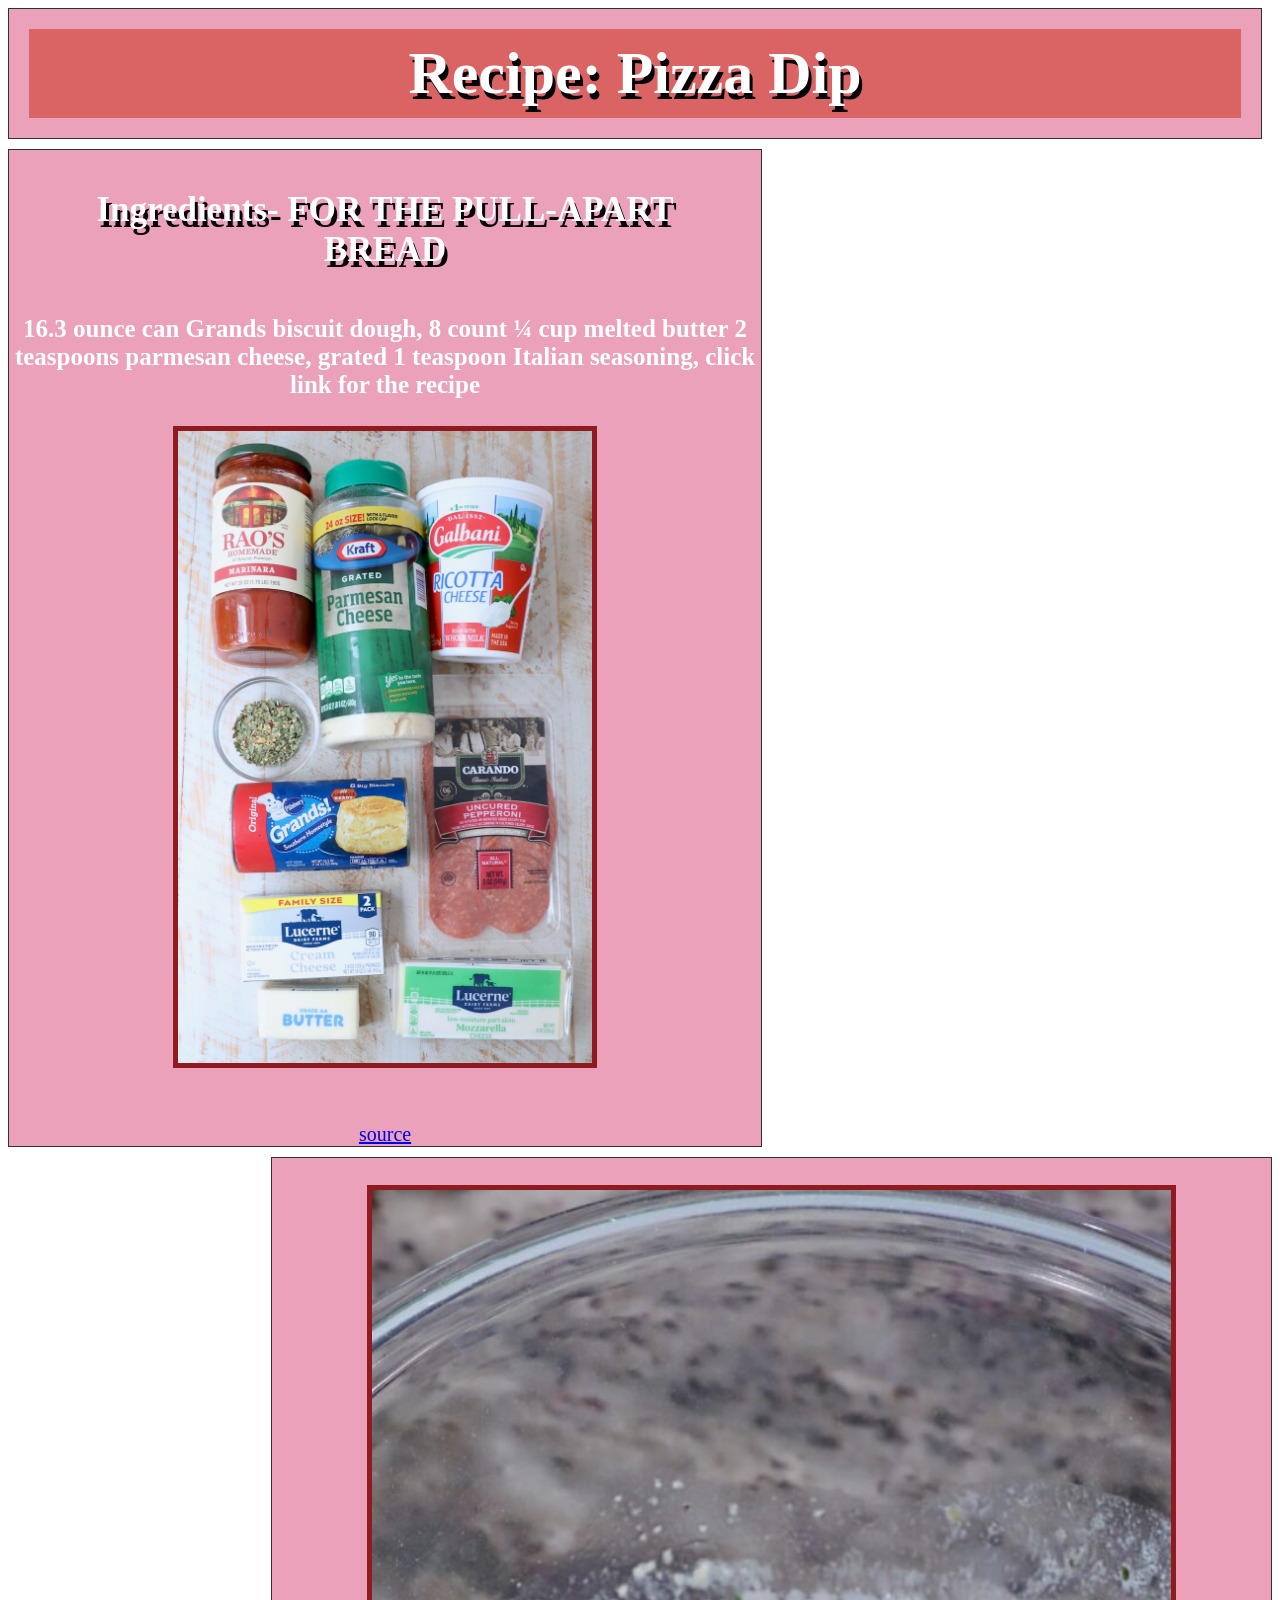
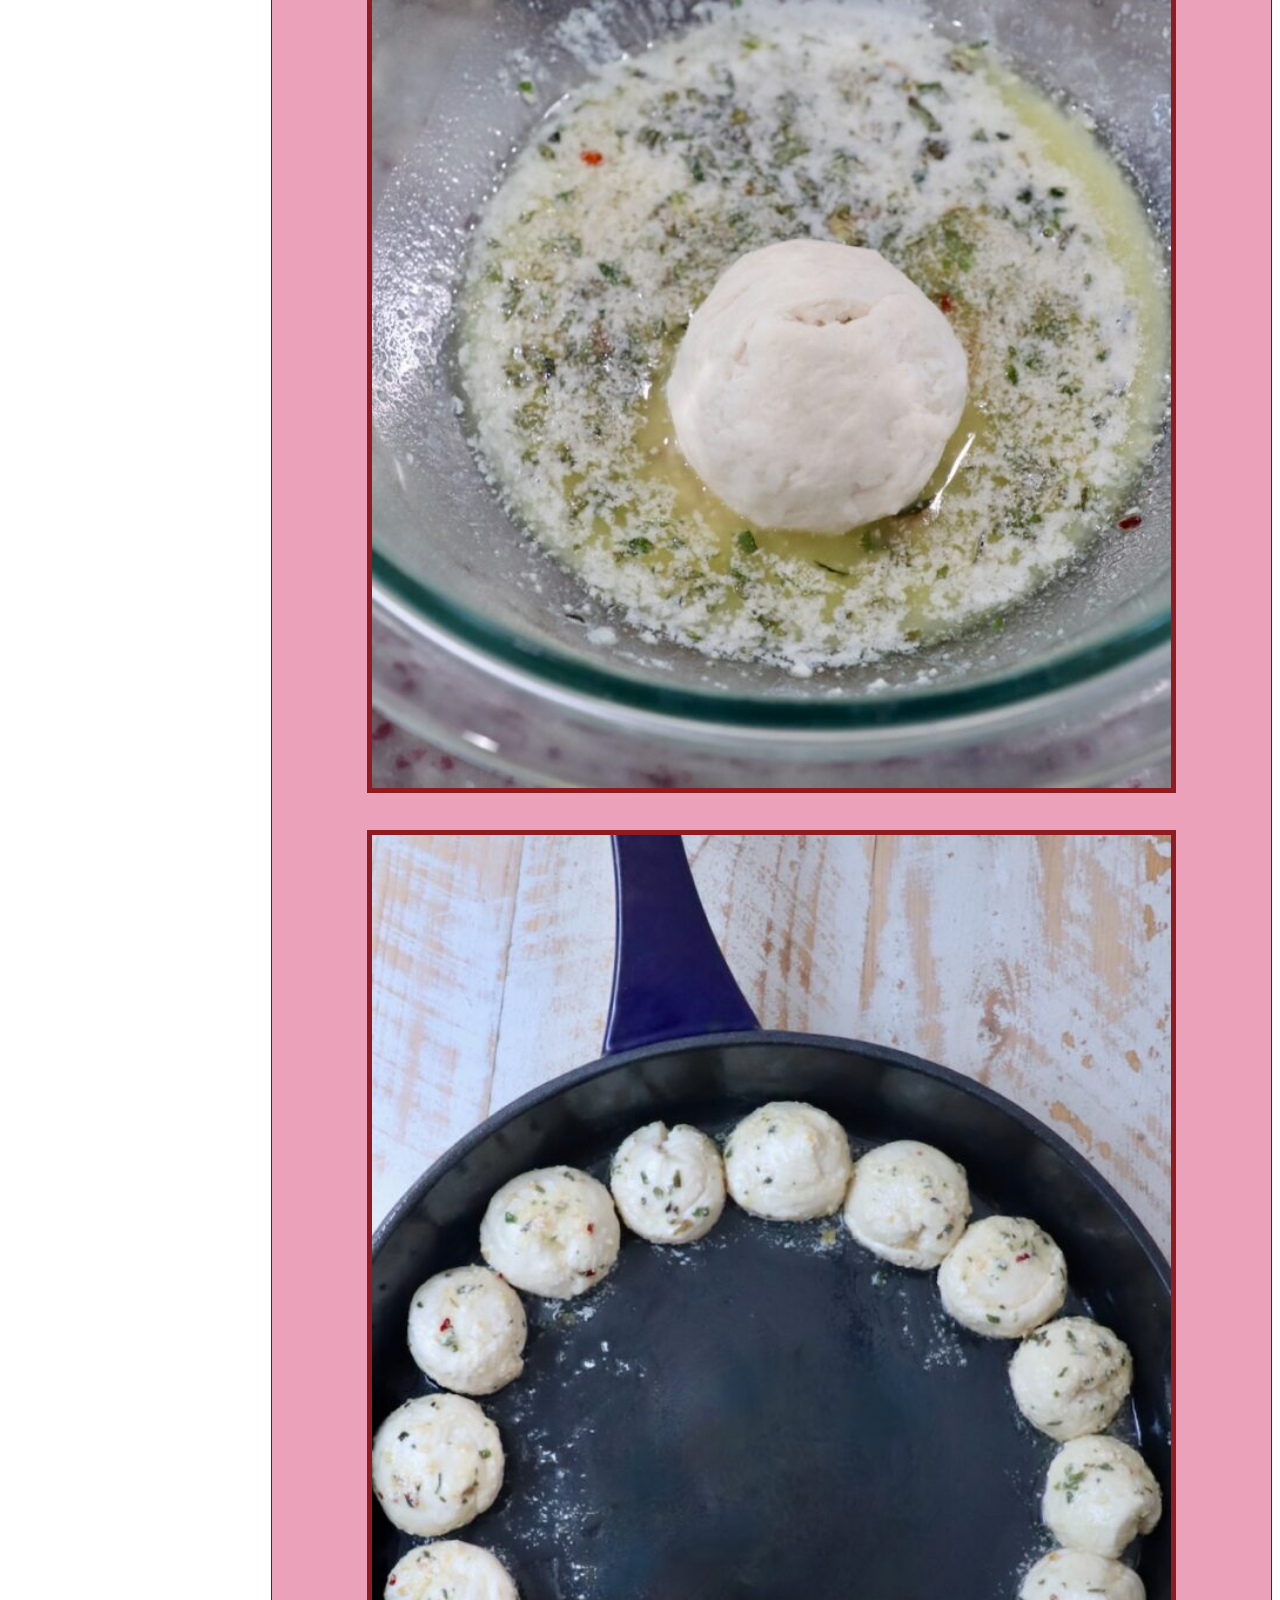
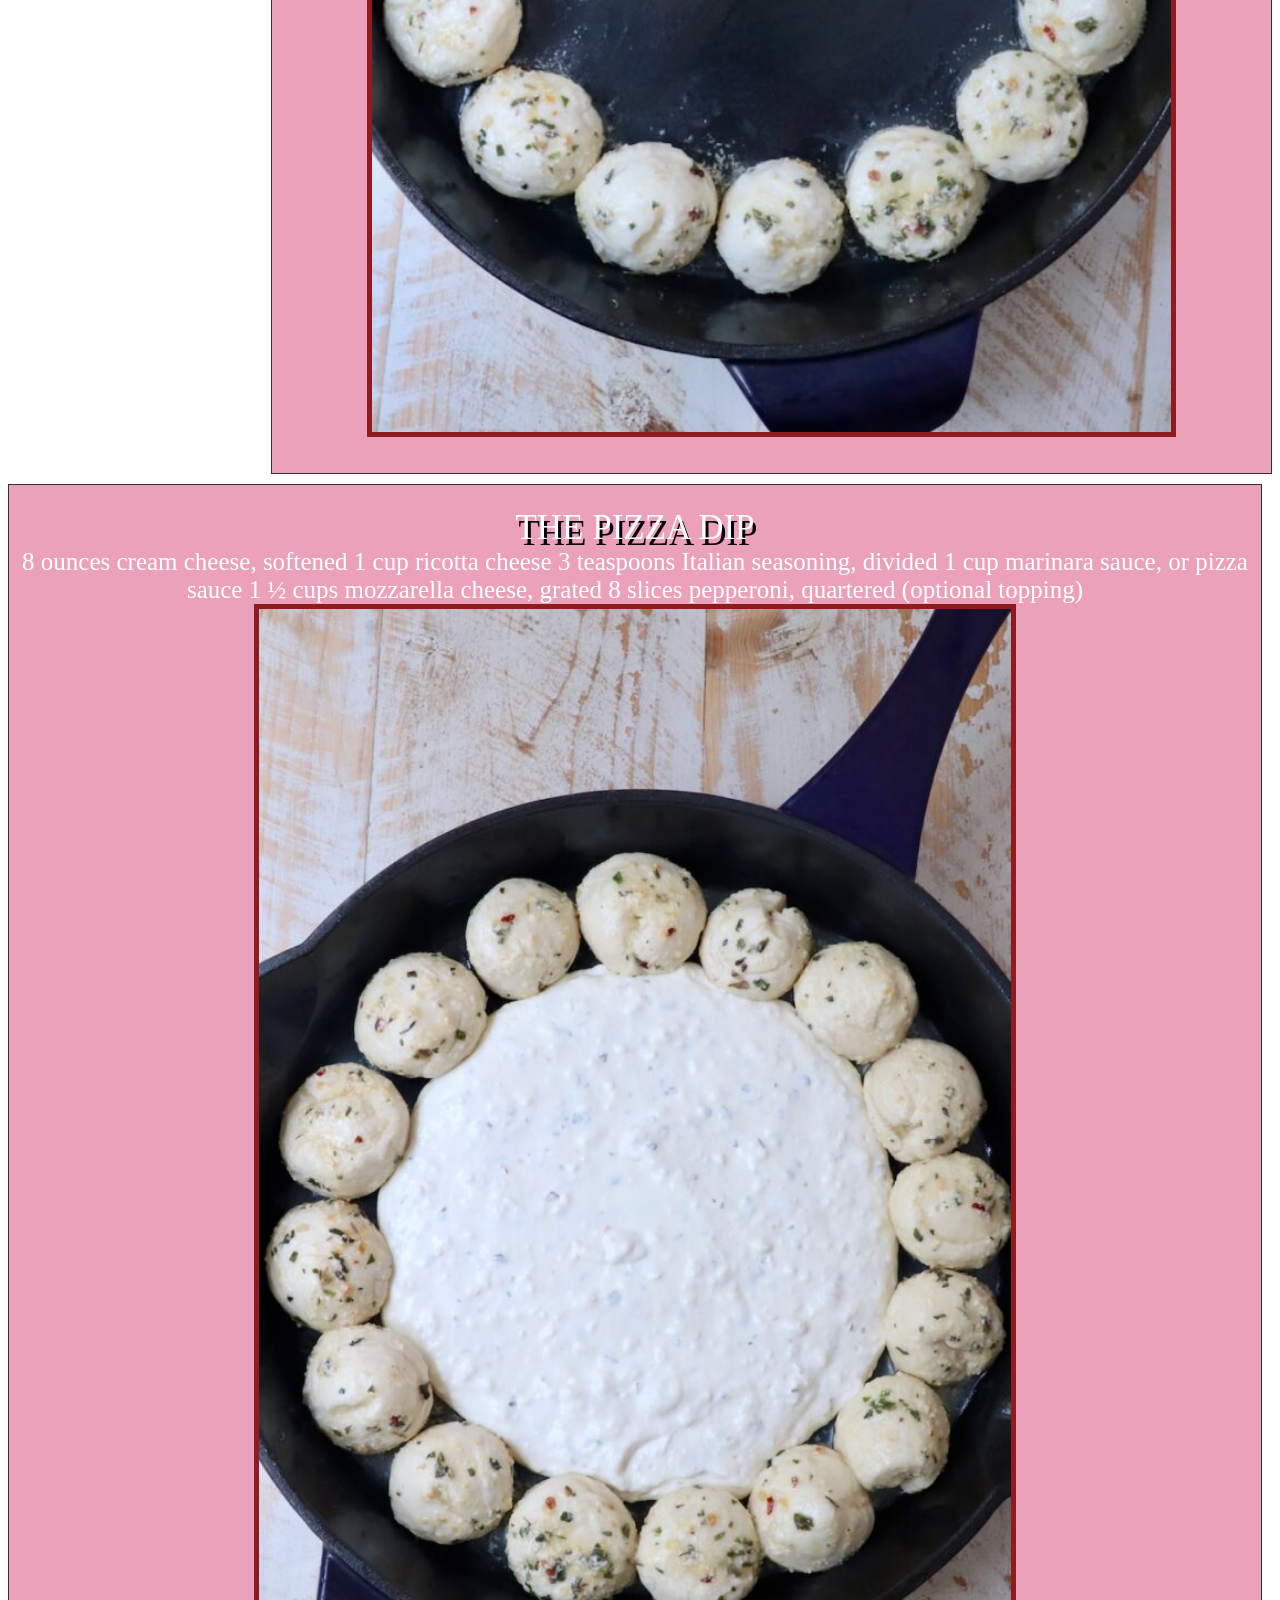
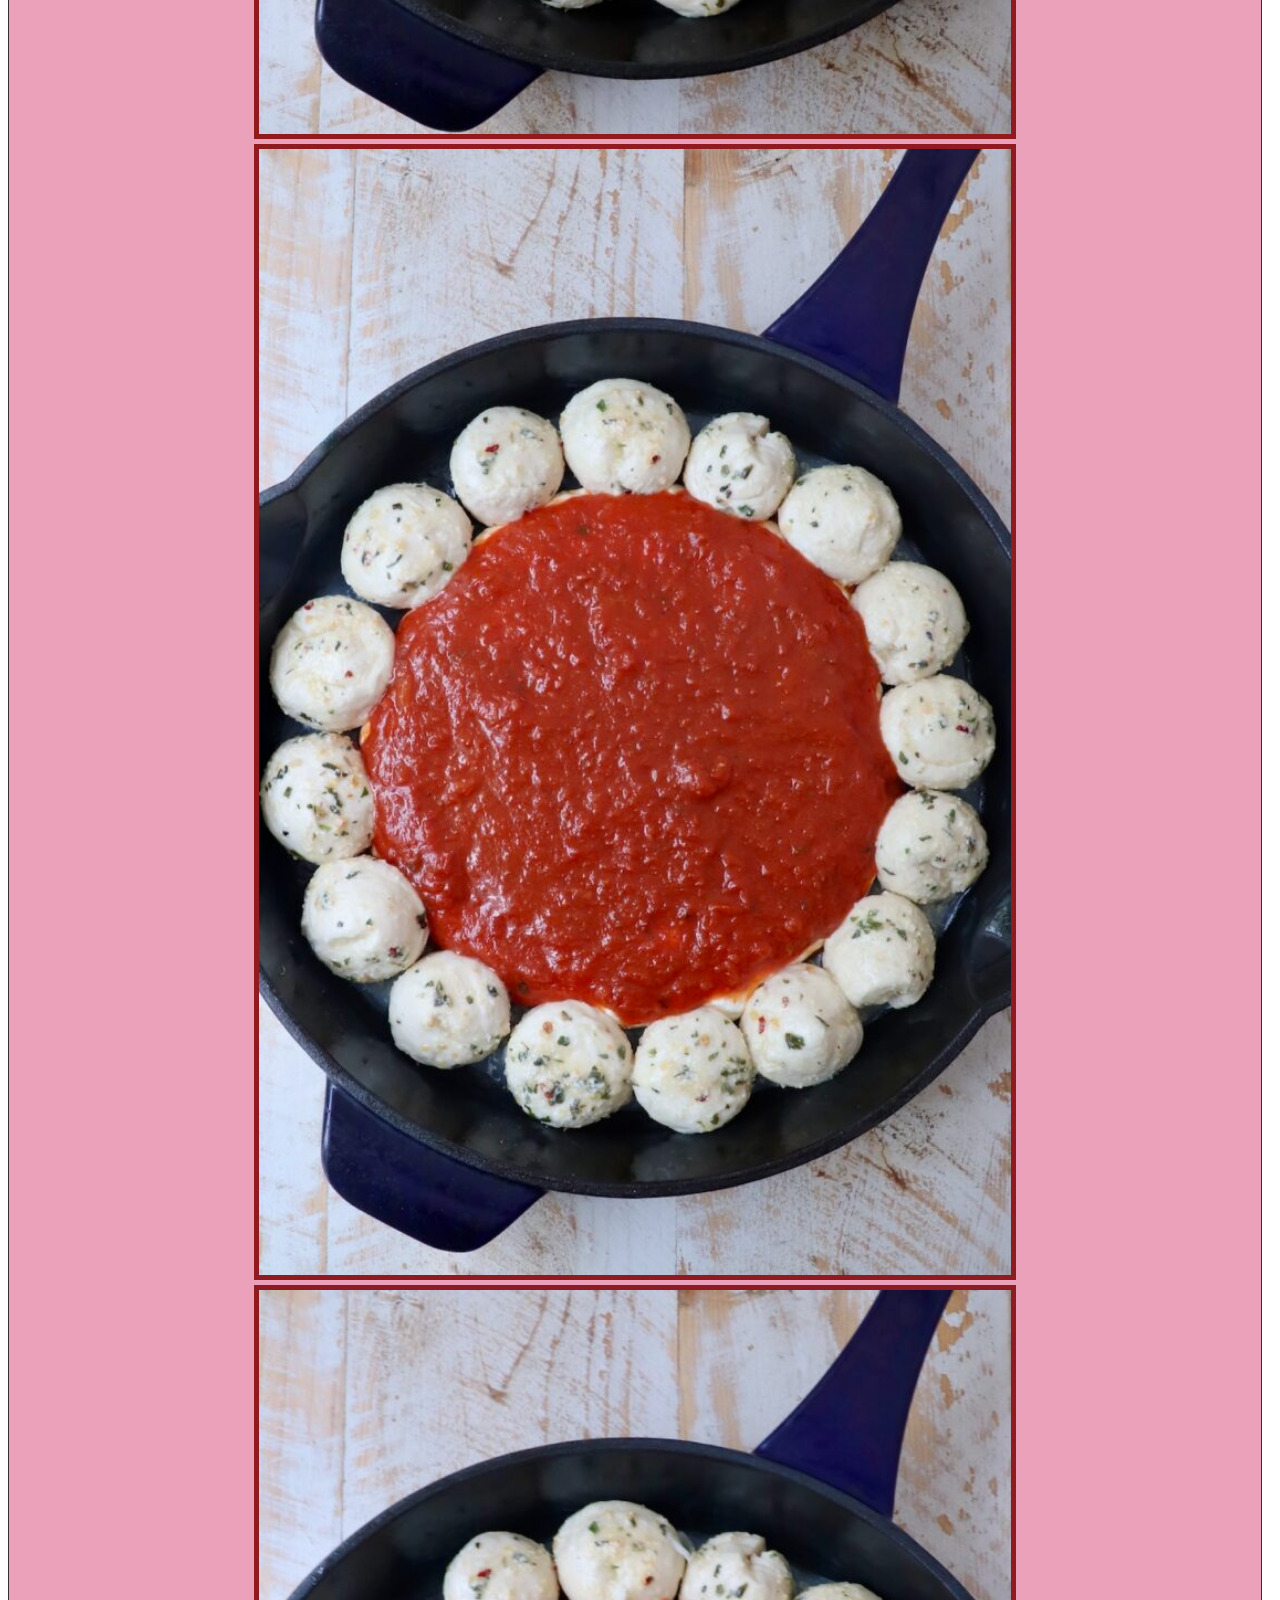
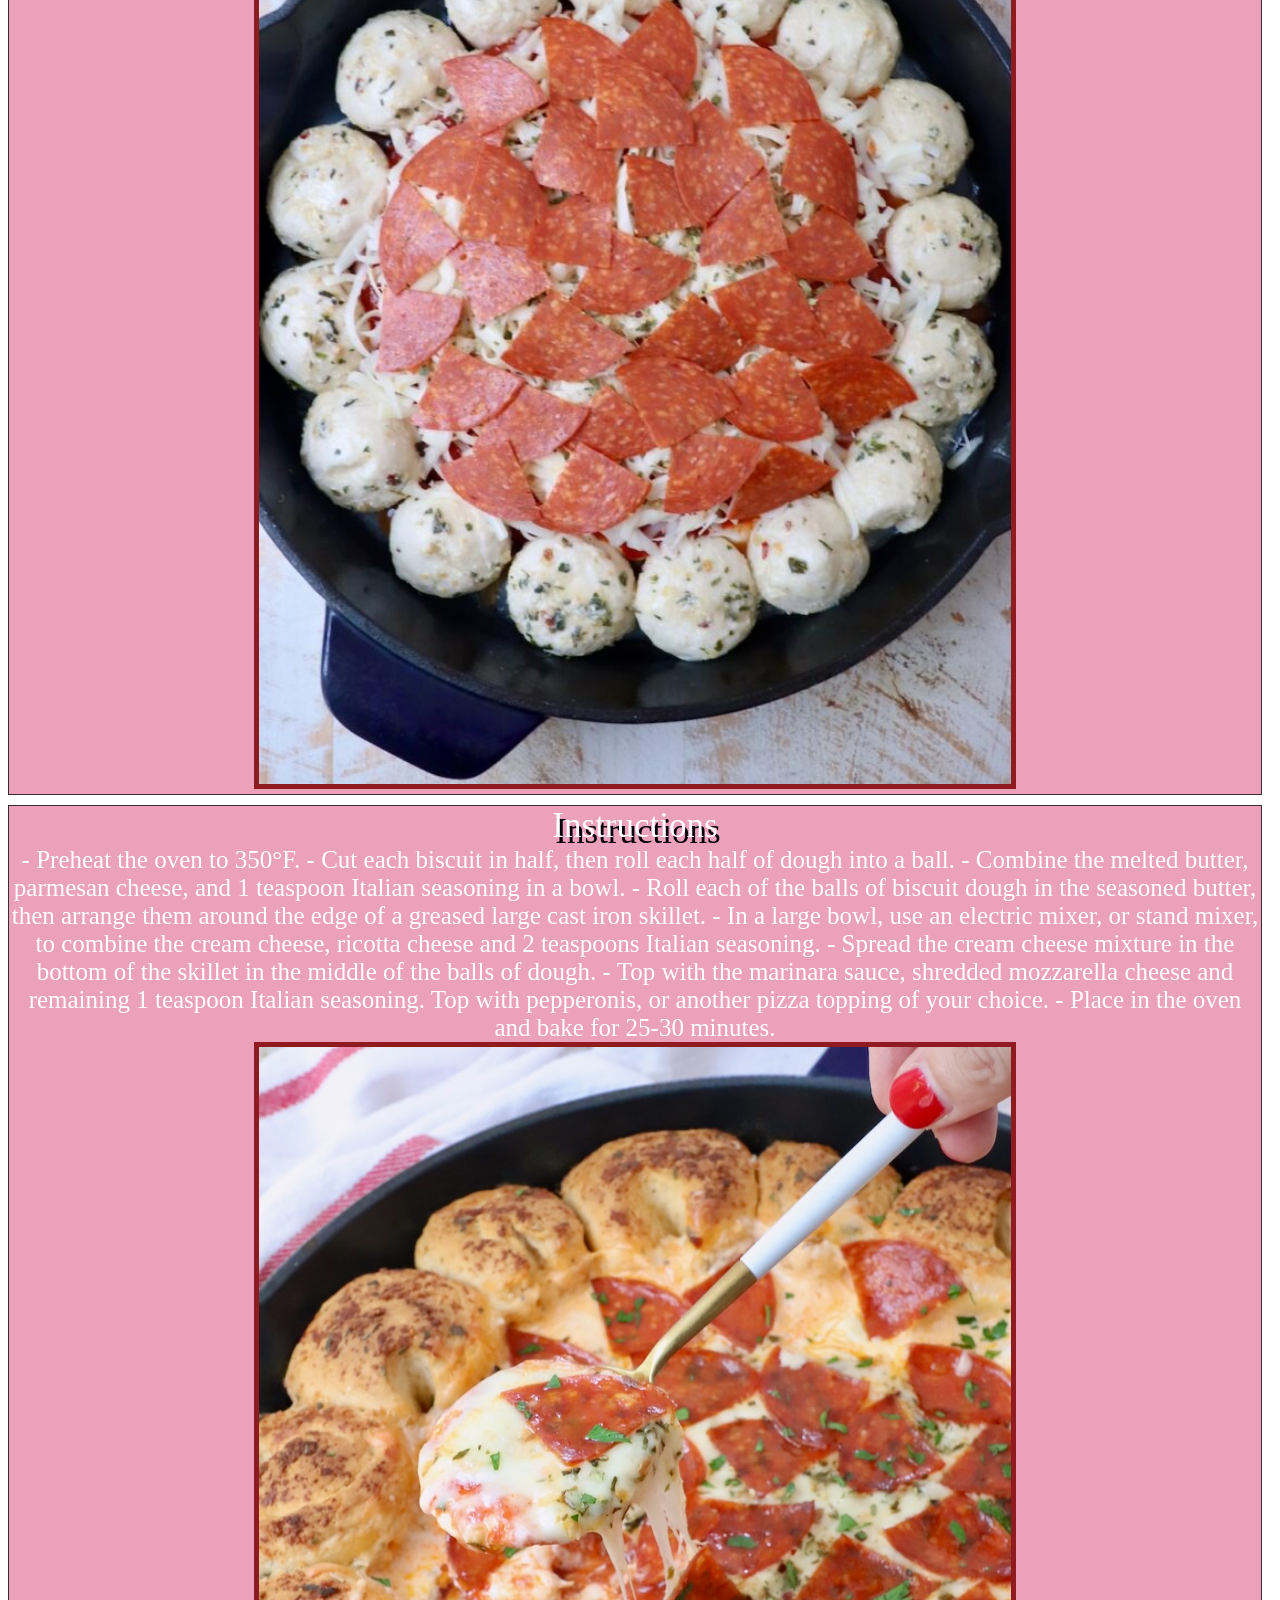
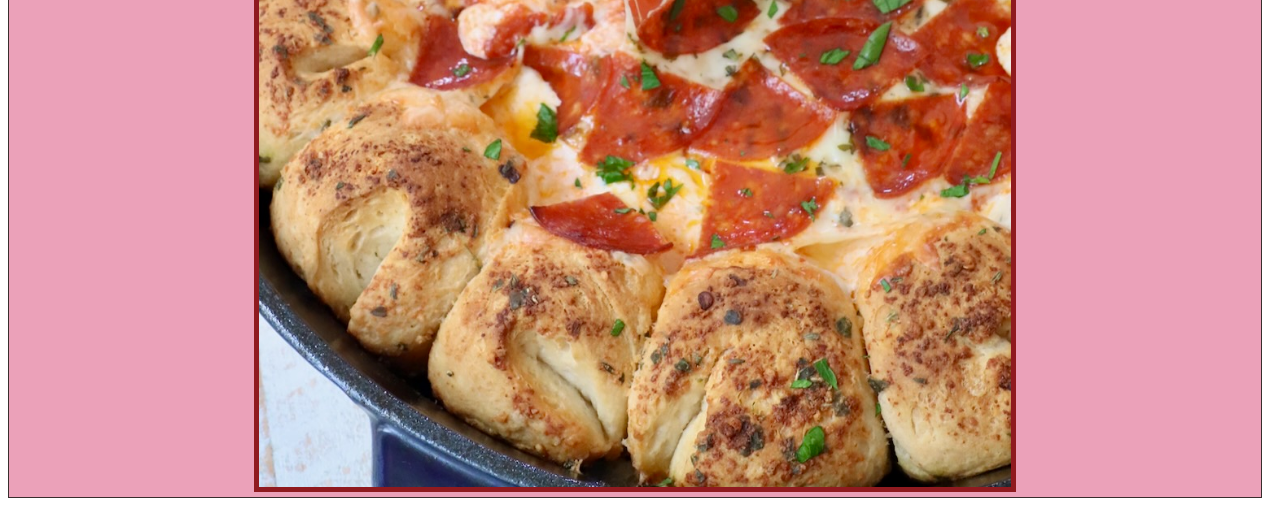
==== index.html @ 1c6326e1 "Rename recipe.html to index.html" ====
<!DOCTYPE html>
<html>
<head>
	<meta charset='utf-8'>
	<meta http-equiv='X-UA-Compatible' content='IE=edge'>
	<title>Gluten Free General Tso’s Chicken</title>
	<meta name='viewport' content='width=device-width, initial-scale=1'>
	<link rel='stylesheet' type='text/css' media='screen' href='main.css'>
</head>
<body>
	<div class="grid-container">
        <div id="header"><h1>Recipe: Pizza Dip</h1></div>
        <div id="main1">
		<h2>Ingredients- FOR THE PULL-APART BREAD</h2>
		<h3>16.3 ounce can Grands biscuit dough, 8 count
            ¼ cup melted butter
            2 teaspoons parmesan cheese, grated
            1 teaspoon Italian seasoning, click link for the recipe</h3>
			<h4><img id="ingedient" src="pizza-dip-1.jpeg"></h4>
			<br>
	    <a href="https://whitneybond.com/pizza-dip/">
         source
        </a>
        </div>

        <div id="main2">
		<h5><img id="BREAD" src="pizza-dip-2.jpeg"></h5>
		<h6><img id="BREAD2" src="pizza-dip-3.jpeg"></h6>
		</div>

        <div id="right">
		<br><h7>THE PIZZA DIP</h7></br>
        <h8>8 ounces cream cheese, softened
        1 cup ricotta cheese
        3 teaspoons Italian seasoning, divided
        1 cup marinara sauce, or pizza sauce
        1 ½ cups mozzarella cheese, grated
        8 slices pepperoni, quartered (optional topping)</h8>
		<h9><img id="dip" src="pizza-dip-4.jpeg"></h9>
		<h10><img id="dip1" src="pizza-dip-5.jpeg"></h10>
		<h11><img id="dip2" src="pizza-dip-7.jpeg"></h11>
        </div>
		
        <div id="footer">
		<h12>Instructions</h12>

        <br><h13>- Preheat the oven to 350°F.
        - Cut each biscuit in half, then roll each half of dough into a ball.
        - Combine the melted butter, parmesan cheese, and 1 teaspoon Italian seasoning in a bowl.
        - Roll each of the balls of biscuit dough in the seasoned butter, then arrange them around the edge of a greased large cast iron skillet.
        - In a large bowl, use an electric mixer, or stand mixer, to combine the cream cheese, ricotta cheese and 2 teaspoons Italian seasoning.
        - Spread the cream cheese mixture in the bottom of the skillet in the middle of the balls of dough.
        - Top with the marinara sauce, shredded mozzarella cheese and remaining 1 teaspoon Italian seasoning. Top with pepperonis, or another pizza topping of your choice.
        - Place in the oven and bake for 25-30 minutes.</h13></br>
		<h14><img id="pizza" src="pizza-dip-9.jpeg"></h14>
	</div>
	
	
</body>
</html>
---- main.css ----
h1{
    font-size: 60px;
    font-family: serif;
    background-color: rgb(218, 100, 100);
    color: rgb(255, 255, 255);
    text-shadow: 3px 6px rgb(5, 2, 9);
    margin: 20px;
    padding-left: 30px;
    padding-right: 30px;
    padding-top: 10px;
    padding-bottom: 10px; 
}
h2{
    font-size: 35px;
    font-family: serif;
    color: rgb(255, 255, 255);
    text-shadow: 3px 6px rgb(5, 2, 9);
    padding: 20px ; 
	margin: 20px;             
}
h3{
    font-size: 25px;
    font-family: serif;
    color: rgb(255, 255, 255);
}
#ingedient{
    width: 55%;
    border:5px solid #8f1a1f;
}
#BREAD{
    width: 80%;
    border:5px solid #8f1a1f;
}
#BREAD2{
    width: 80%;
    border:5px solid #8f1a1f;
}
#dip{
    width: 60%;
    border:5px solid #8f1a1f;
}
#dip1{
    width: 60%;
    border:5px solid #8f1a1f;
}
#dip2{
    width: 60%;
    border:5px solid #8f1a1f;
}
#pizza{
    width: 60%;
    border:5px solid #8f1a1f;
}
h7{
    font-size: 35px;
    font-family: serif;
    color: rgb(255, 255, 255);
    text-shadow: 3px 6px rgb(5, 2, 9);
    padding: 20px ; 
	margin: 20px;   
}
h8{
    font-size: 25px;
    font-family: serif;
    color: rgb(255, 255, 255);
}
h12{
    font-size: 35px;
    font-family: serif;
    color: rgb(255, 255, 255);
    text-shadow: 3px 6px rgb(5, 2, 9);
    padding: 20px ; 
	margin: 20px;   
}
h13{
    font-size: 25px;
    font-family: serif;
    color: rgb(255, 255, 255);
}























.grid-container {
	display: grid;
	grid-template-columns:20% auto auto ;
	grid-gap: 10px;
}

.grid-container > div{
    border: 1px solid rgb(57, 45, 45);
    font-size: 20px;
    text-align: center;
    background-color:rgb(235, 161, 185);
}

 #header{
    grid-column: 1 / span 3;
}

#main1{
    grid-column: 1 / span 2;
}

#main2{
    grid-column: 2/ span 3;
}
#right{
    grid-column: 1 / span 3;
}

#footer{
    grid-column: 1 / span 3;
} 


@media only screen and (max-width: 768px) {
	.grid-container {
	display: grid;
	grid-template-columns:auto auto ;
	grid-gap: 10px;
	}

 #header{
    grid-column: 1 / span 2;
}

#main1{
    grid-column: 1 / span 1;
}

#main2{
    grid-column: 2 / span 1;
}
#right{
    grid-column: 1 / span 2;
}

#footer{
    grid-column: 1 / span 2;
} 
}

@media only screen and (max-width: 500px) {
	.grid-container {
	display: grid;
	grid-template-columns:auto ;
	grid-gap: 10px;
	}

 #header{
    grid-column: 1 / span 1;
}

#main1{
    grid-column: 1 / span 1;
}

#main2{
    grid-column: 1 / span 1;
}
#right{
    grid-column: 1 / span 1;
}

#footer{
    grid-column: 1 / span 1;
} 
}
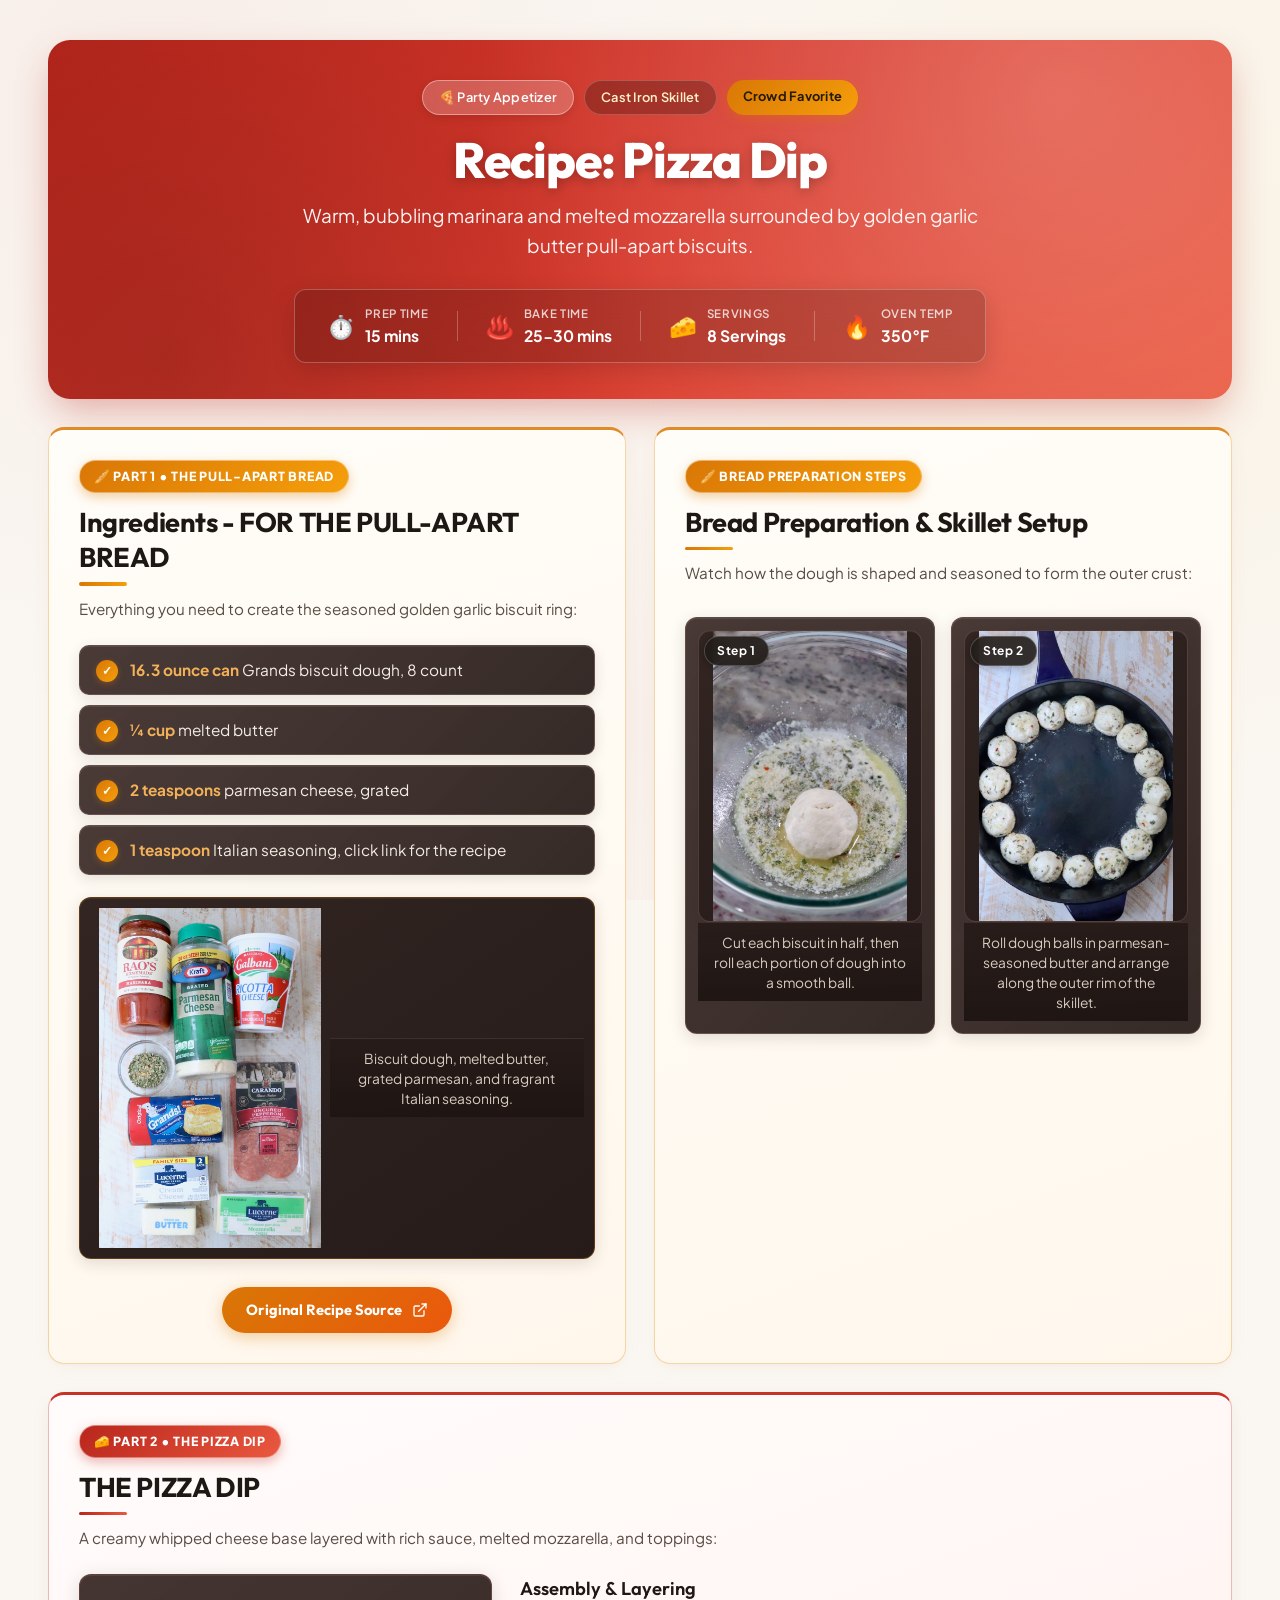
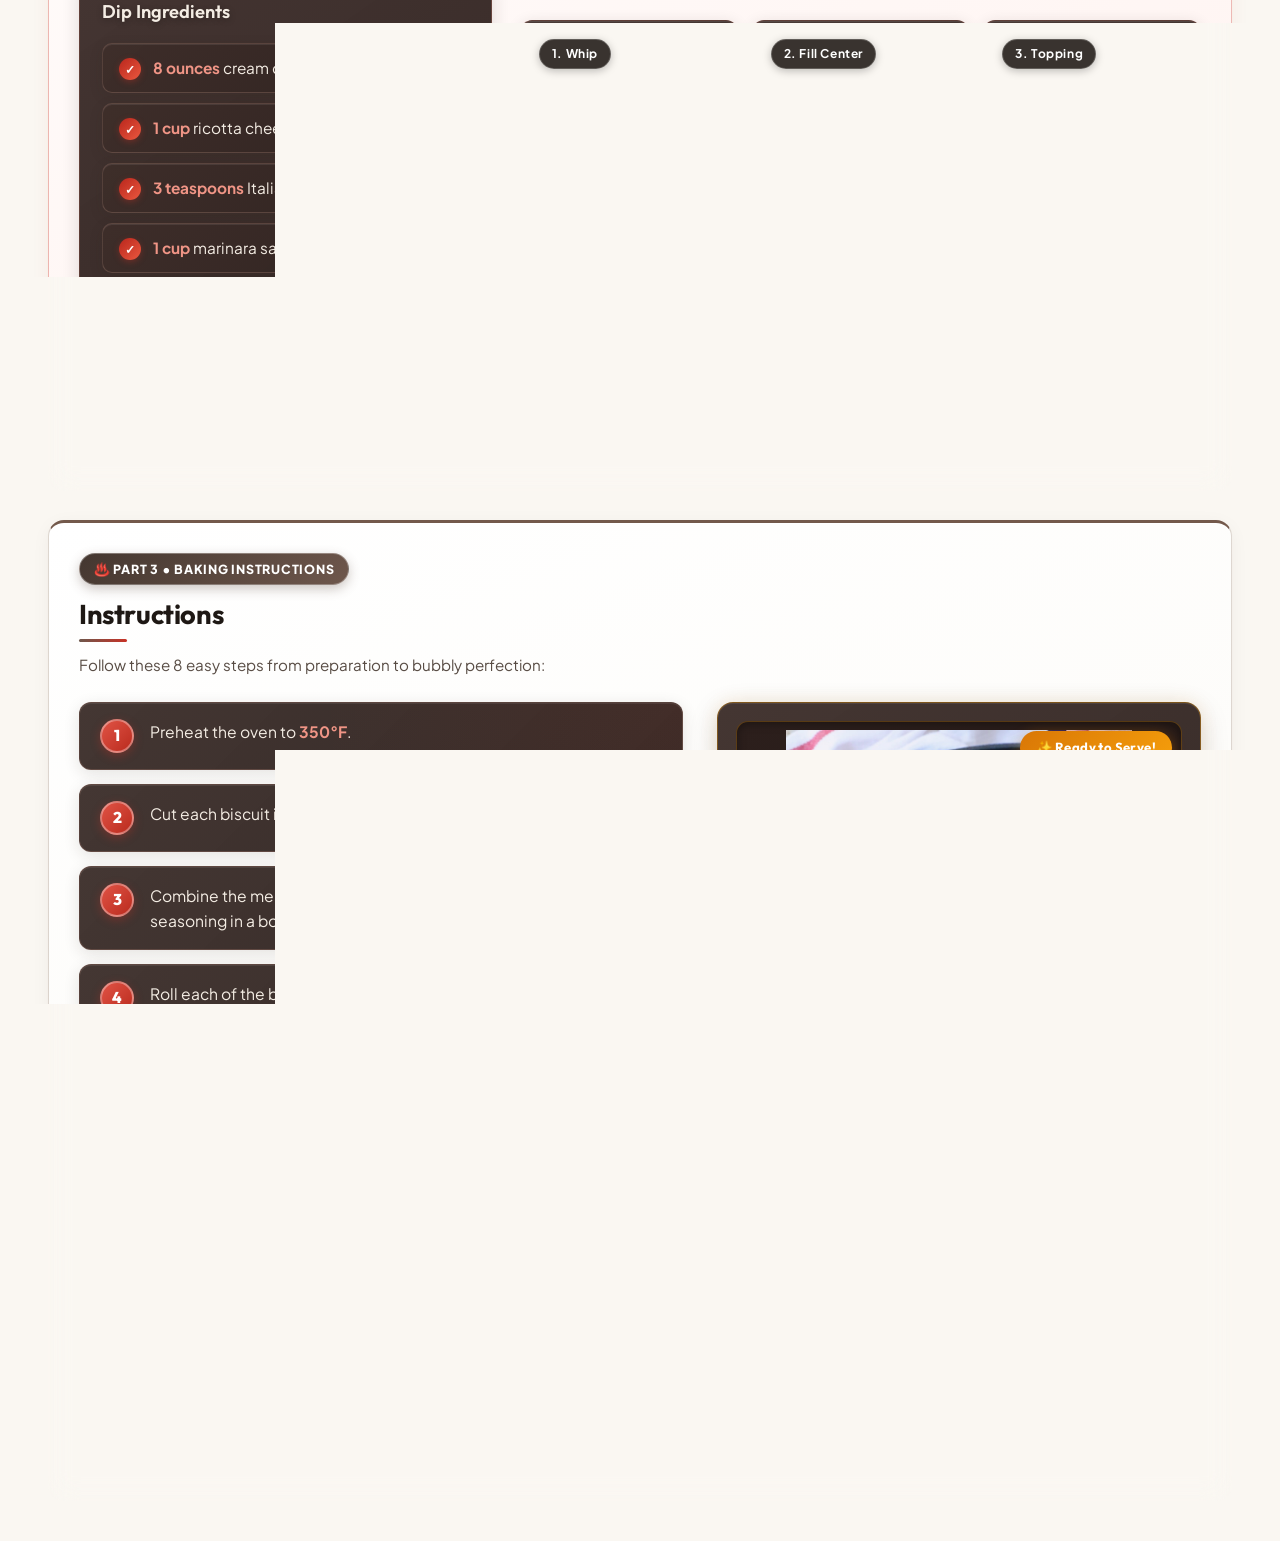
==== commit 7ef17aa4: "Update" ====
--- a/index.html
+++ b/index.html
@@ -1,60 +1,281 @@
 <!DOCTYPE html>
-<html>
+<html lang="en">
 <head>
-	<meta charset='utf-8'>
-	<meta http-equiv='X-UA-Compatible' content='IE=edge'>
-	<title>Gluten Free General Tso’s Chicken</title>
-	<meta name='viewport' content='width=device-width, initial-scale=1'>
-	<link rel='stylesheet' type='text/css' media='screen' href='main.css'>
+    <meta charset="utf-8">
+    <meta http-equiv="X-UA-Compatible" content="IE=edge">
+    <meta name="viewport" content="width=device-width, initial-scale=1.0">
+    <meta name="theme-color" content="#b9261c">
+    <meta name="description" content="Easy Cast Iron Pizza Dip Recipe with seasoned garlic butter pull-apart bread. Hot, bubbly and delicious party appetizer.">
+    <title>Recipe: Easy Cast Iron Pizza Dip</title>
+    <!-- Google Fonts for Modern Culinary Typography -->
+    <link rel="preconnect" href="https://fonts.googleapis.com">
+    <link rel="preconnect" href="https://fonts.gstatic.com" crossorigin>
+    <link href="https://fonts.googleapis.com/css2?family=Outfit:wght@400;500;600;700;800&family=Plus+Jakarta+Sans:wght@400;500;600;700&display=swap" rel="stylesheet">
+    <link rel="stylesheet" type="text/css" media="screen" href="main.css">
 </head>
 <body>
-	<div class="grid-container">
-        <div id="header"><h1>Recipe: Pizza Dip</h1></div>
-        <div id="main1">
-		<h2>Ingredients- FOR THE PULL-APART BREAD</h2>
-		<h3>16.3 ounce can Grands biscuit dough, 8 count
-            ¼ cup melted butter
-            2 teaspoons parmesan cheese, grated
-            1 teaspoon Italian seasoning, click link for the recipe</h3>
-			<h4><img id="ingedient" src="pizza-dip-1.jpeg"></h4>
-			<br>
-	    <a href="https://whitneybond.com/pizza-dip/">
-         source
-        </a>
-        </div>
-
-        <div id="main2">
-		<h5><img id="BREAD" src="pizza-dip-2.jpeg"></h5>
-		<h6><img id="BREAD2" src="pizza-dip-3.jpeg"></h6>
-		</div>
-
-        <div id="right">
-		<br><h7>THE PIZZA DIP</h7></br>
-        <h8>8 ounces cream cheese, softened
-        1 cup ricotta cheese
-        3 teaspoons Italian seasoning, divided
-        1 cup marinara sauce, or pizza sauce
-        1 ½ cups mozzarella cheese, grated
-        8 slices pepperoni, quartered (optional topping)</h8>
-		<h9><img id="dip" src="pizza-dip-4.jpeg"></h9>
-		<h10><img id="dip1" src="pizza-dip-5.jpeg"></h10>
-		<h11><img id="dip2" src="pizza-dip-7.jpeg"></h11>
-        </div>
-		
-        <div id="footer">
-		<h12>Instructions</h12>
-
-        <br><h13>- Preheat the oven to 350°F.
-        - Cut each biscuit in half, then roll each half of dough into a ball.
-        - Combine the melted butter, parmesan cheese, and 1 teaspoon Italian seasoning in a bowl.
-        - Roll each of the balls of biscuit dough in the seasoned butter, then arrange them around the edge of a greased large cast iron skillet.
-        - In a large bowl, use an electric mixer, or stand mixer, to combine the cream cheese, ricotta cheese and 2 teaspoons Italian seasoning.
-        - Spread the cream cheese mixture in the bottom of the skillet in the middle of the balls of dough.
-        - Top with the marinara sauce, shredded mozzarella cheese and remaining 1 teaspoon Italian seasoning. Top with pepperonis, or another pizza topping of your choice.
-        - Place in the oven and bake for 25-30 minutes.</h13></br>
-		<h14><img id="pizza" src="pizza-dip-9.jpeg"></h14>
-	</div>
-	
-	
+    <div class="grid-container">
+        <!-- ==============================================
+             HEADER SECTION
+             ============================================== -->
+        <header id="header" class="card header-card">
+            <div class="header-badge-group">
+                <span class="badge badge-primary">🍕 Party Appetizer</span>
+                <span class="badge badge-secondary">Cast Iron Skillet</span>
+                <span class="badge badge-highlight">Crowd Favorite</span>
+            </div>
+            <h1 class="header-title">Recipe: Pizza Dip</h1>
+            <p class="header-subtitle">Warm, bubbling marinara and melted mozzarella surrounded by golden garlic butter pull-apart biscuits.</p>
+            
+            <div class="recipe-meta-bar">
+                <div class="meta-item">
+                    <span class="meta-icon">⏱️</span>
+                    <div class="meta-content">
+                        <span class="meta-label">Prep Time</span>
+                        <span class="meta-value">15 mins</span>
+                    </div>
+                </div>
+                <div class="meta-divider"></div>
+                <div class="meta-item">
+                    <span class="meta-icon">♨️</span>
+                    <div class="meta-content">
+                        <span class="meta-label">Bake Time</span>
+                        <span class="meta-value">25-30 mins</span>
+                    </div>
+                </div>
+                <div class="meta-divider"></div>
+                <div class="meta-item">
+                    <span class="meta-icon">🧀</span>
+                    <div class="meta-content">
+                        <span class="meta-label">Servings</span>
+                        <span class="meta-value">8 Servings</span>
+                    </div>
+                </div>
+                <div class="meta-divider"></div>
+                <div class="meta-item">
+                    <span class="meta-icon">🔥</span>
+                    <div class="meta-content">
+                        <span class="meta-label">Oven Temp</span>
+                        <span class="meta-value">350°F</span>
+                    </div>
+                </div>
+            </div>
+        </header>
+
+        <!-- ==============================================
+             MAIN 1: PULL-APART BREAD INGREDIENTS
+             ============================================== -->
+        <section id="main1" class="card section-card bread-ingredients-card">
+            <div class="section-header">
+                <span class="section-tag tag-part1">🥖 Part 1 • The Pull-Apart Bread</span>
+                <h2>Ingredients - FOR THE PULL-APART BREAD</h2>
+                <p class="section-intro">Everything you need to create the seasoned golden garlic biscuit ring:</p>
+            </div>
+
+            <ul class="ingredient-list">
+                <li class="ingredient-item">
+                    <span class="check-icon">✓</span>
+                    <span class="ingredient-text"><strong>16.3 ounce can</strong> Grands biscuit dough, 8 count</span>
+                </li>
+                <li class="ingredient-item">
+                    <span class="check-icon">✓</span>
+                    <span class="ingredient-text"><strong>¼ cup</strong> melted butter</span>
+                </li>
+                <li class="ingredient-item">
+                    <span class="check-icon">✓</span>
+                    <span class="ingredient-text"><strong>2 teaspoons</strong> parmesan cheese, grated</span>
+                </li>
+                <li class="ingredient-item">
+                    <span class="check-icon">✓</span>
+                    <span class="ingredient-text"><strong>1 teaspoon</strong> Italian seasoning, click link for the recipe</span>
+                </li>
+            </ul>
+
+            <figure class="image-wrapper main1-image-wrapper">
+                <img id="ingedient" class="recipe-image" src="pizza-dip-1.jpeg" alt="Ingredients for the Pull-Apart Bread" loading="lazy">
+                <figcaption class="image-caption">Biscuit dough, melted butter, grated parmesan, and fragrant Italian seasoning.</figcaption>
+            </figure>
+
+            <div class="source-wrapper">
+                <a class="source-btn" href="https://whitneybond.com/pizza-dip/" target="_blank" rel="noopener noreferrer">
+                    <span>Original Recipe Source</span>
+                    <svg class="external-icon" viewBox="0 0 24 24" width="16" height="16" fill="none" stroke="currentColor" stroke-width="2" stroke-linecap="round" stroke-linejoin="round">
+                        <path d="M18 13v6a2 2 0 0 1-2 2H5a2 2 0 0 1-2-2V8a2 2 0 0 1 2-2h6"></path>
+                        <polyline points="15 3 21 3 21 9"></polyline>
+                        <line x1="10" y1="14" x2="21" y2="3"></line>
+                    </svg>
+                </a>
+            </div>
+        </section>
+
+        <!-- ==============================================
+             MAIN 2: BREAD PREPARATION STEPS & PHOTOS
+             ============================================== -->
+        <section id="main2" class="card section-card bread-process-card">
+            <div class="section-header">
+                <span class="section-tag tag-part1-steps">🥖 Bread Preparation Steps</span>
+                <h2>Bread Preparation & Skillet Setup</h2>
+                <p class="section-intro">Watch how the dough is shaped and seasoned to form the outer crust:</p>
+            </div>
+
+            <div class="process-grid-2col">
+                <figure class="process-card">
+                    <div class="process-badge">Step 1</div>
+                    <div class="image-wrapper">
+                        <img id="BREAD" class="recipe-image" src="pizza-dip-2.jpeg" alt="Cut each biscuit in half and roll into balls" loading="lazy">
+                    </div>
+                    <figcaption class="image-caption">Cut each biscuit in half, then roll each portion of dough into a smooth ball.</figcaption>
+                </figure>
+
+                <figure class="process-card">
+                    <div class="process-badge">Step 2</div>
+                    <div class="image-wrapper">
+                        <img id="BREAD2" class="recipe-image" src="pizza-dip-3.jpeg" alt="Roll in seasoned butter and arrange in skillet" loading="lazy">
+                    </div>
+                    <figcaption class="image-caption">Roll dough balls in parmesan-seasoned butter and arrange along the outer rim of the skillet.</figcaption>
+                </figure>
+            </div>
+        </section>
+
+        <!-- ==============================================
+             RIGHT: THE PIZZA DIP INGREDIENTS & LAYERING
+             ============================================== -->
+        <section id="right" class="card section-card dip-section-card">
+            <div class="section-header">
+                <span class="section-tag tag-part2">🧀 Part 2 • The Pizza Dip</span>
+                <h7 class="as-h2">THE PIZZA DIP</h7>
+                <p class="section-intro">A creamy whipped cheese base layered with rich sauce, melted mozzarella, and toppings:</p>
+            </div>
+
+            <div class="dip-layout-container">
+                <!-- Ingredients column -->
+                <div class="dip-ingredients-box">
+                    <h3 class="subsection-title">Dip Ingredients</h3>
+                    <ul class="ingredient-list">
+                        <li class="ingredient-item">
+                            <span class="check-icon">✓</span>
+                            <span class="ingredient-text"><strong>8 ounces</strong> cream cheese, softened</span>
+                        </li>
+                        <li class="ingredient-item">
+                            <span class="check-icon">✓</span>
+                            <span class="ingredient-text"><strong>1 cup</strong> ricotta cheese</span>
+                        </li>
+                        <li class="ingredient-item">
+                            <span class="check-icon">✓</span>
+                            <span class="ingredient-text"><strong>3 teaspoons</strong> Italian seasoning, divided</span>
+                        </li>
+                        <li class="ingredient-item">
+                            <span class="check-icon">✓</span>
+                            <span class="ingredient-text"><strong>1 cup</strong> marinara sauce, or pizza sauce</span>
+                        </li>
+                        <li class="ingredient-item">
+                            <span class="check-icon">✓</span>
+                            <span class="ingredient-text"><strong>1 ½ cups</strong> mozzarella cheese, grated</span>
+                        </li>
+                        <li class="ingredient-item">
+                            <span class="check-icon">✓</span>
+                            <span class="ingredient-text"><strong>8 slices</strong> pepperoni, quartered (optional topping)</span>
+                        </li>
+                    </ul>
+                </div>
+
+                <!-- 3 Assembly Photos -->
+                <div class="dip-process-box">
+                    <h3 class="subsection-title">Assembly & Layering</h3>
+                    <div class="dip-process-grid">
+                        <figure class="process-card">
+                            <div class="process-badge">1. Whip</div>
+                            <div class="image-wrapper">
+                                <img id="dip" class="recipe-image" src="pizza-dip-4.jpeg" alt="Combine cream cheese, ricotta, and seasoning" loading="lazy">
+                            </div>
+                            <figcaption class="image-caption">Beat softened cream cheese, ricotta, and Italian seasoning until fluffy.</figcaption>
+                        </figure>
+
+                        <figure class="process-card">
+                            <div class="process-badge">2. Fill Center</div>
+                            <div class="image-wrapper">
+                                <img id="dip1" class="recipe-image" src="pizza-dip-5.jpeg" alt="Spread cream cheese mixture in skillet" loading="lazy">
+                            </div>
+                            <figcaption class="image-caption">Spread the creamy cheese mixture into the skillet center between the biscuits.</figcaption>
+                        </figure>
+
+                        <figure class="process-card">
+                            <div class="process-badge">3. Topping</div>
+                            <div class="image-wrapper">
+                                <img id="dip2" class="recipe-image" src="pizza-dip-7.jpeg" alt="Layer marinara, mozzarella cheese, and pepperonis" loading="lazy">
+                            </div>
+                            <figcaption class="image-caption">Layer marinara sauce, generous mozzarella, seasonings, and pepperoni.</figcaption>
+                        </figure>
+                    </div>
+                </div>
+            </div>
+        </section>
+
+        <!-- ==============================================
+             FOOTER: INSTRUCTIONS & FINAL DISH
+             ============================================== -->
+        <footer id="footer" class="card section-card instructions-card">
+            <div class="section-header">
+                <span class="section-tag tag-instructions">♨️ Part 3 • Baking Instructions</span>
+                <h12 class="as-h2">Instructions</h12>
+                <p class="section-intro">Follow these 8 easy steps from preparation to bubbly perfection:</p>
+            </div>
+
+            <div class="instructions-layout">
+                <!-- Step by step list -->
+                <div class="instructions-list-container">
+                    <ol class="instruction-list">
+                        <li class="instruction-step">
+                            <div class="step-number">1</div>
+                            <div class="step-content">Preheat the oven to <strong>350°F</strong>.</div>
+                        </li>
+                        <li class="instruction-step">
+                            <div class="step-number">2</div>
+                            <div class="step-content">Cut each biscuit in half, then roll each half of dough into a ball.</div>
+                        </li>
+                        <li class="instruction-step">
+                            <div class="step-number">3</div>
+                            <div class="step-content">Combine the melted butter, parmesan cheese, and 1 teaspoon Italian seasoning in a bowl.</div>
+                        </li>
+                        <li class="instruction-step">
+                            <div class="step-number">4</div>
+                            <div class="step-content">Roll each of the balls of biscuit dough in the seasoned butter, then arrange them around the edge of a greased large cast iron skillet.</div>
+                        </li>
+                        <li class="instruction-step">
+                            <div class="step-number">5</div>
+                            <div class="step-content">In a large bowl, use an electric mixer, or stand mixer, to combine the cream cheese, ricotta cheese and 2 teaspoons Italian seasoning.</div>
+                        </li>
+                        <li class="instruction-step">
+                            <div class="step-number">6</div>
+                            <div class="step-content">Spread the cream cheese mixture in the bottom of the skillet in the middle of the balls of dough.</div>
+                        </li>
+                        <li class="instruction-step">
+                            <div class="step-number">7</div>
+                            <div class="step-content">Top with the marinara sauce, shredded mozzarella cheese and remaining 1 teaspoon Italian seasoning. Top with pepperonis, or another pizza topping of your choice.</div>
+                        </li>
+                        <li class="instruction-step">
+                            <div class="step-number">8</div>
+                            <div class="step-content">Place in the oven and bake for <strong>25-30 minutes</strong> until golden brown and cheese is bubbling hot.</div>
+                        </li>
+                    </ol>
+                </div>
+
+                <!-- Final Dish Showcase -->
+                <div class="final-dish-showcase">
+                    <figure class="final-dish-figure">
+                        <div class="final-dish-badge">✨ Ready to Serve!</div>
+                        <div class="image-wrapper hero-image-wrapper">
+                            <img id="pizza" class="recipe-image" src="pizza-dip-9.jpeg" alt="Freshly baked cast iron pizza dip with pull-apart bread" loading="lazy">
+                        </div>
+                        <figcaption class="hero-caption">
+                            <h4>Fresh From the Oven</h4>
+                            <p>Golden, fluffy pull-apart garlic bread paired with rich, molten cheesy dip. Serve immediately while warm and bubbly!</p>
+                        </figcaption>
+                    </figure>
+                </div>
+            </div>
+            
+        </footer>
+    </div>
 </body>
 </html>
--- a/main.css
+++ b/main.css
@@ -1,188 +1,1188 @@
-h1{
-    font-size: 60px;
-    font-family: serif;
-    background-color: rgb(218, 100, 100);
-    color: rgb(255, 255, 255);
-    text-shadow: 3px 6px rgb(5, 2, 9);
-    margin: 20px;
-    padding-left: 30px;
-    padding-right: 30px;
-    padding-top: 10px;
-    padding-bottom: 10px; 
-}
-h2{
-    font-size: 35px;
-    font-family: serif;
-    color: rgb(255, 255, 255);
-    text-shadow: 3px 6px rgb(5, 2, 9);
-    padding: 20px ; 
-	margin: 20px;             
-}
-h3{
-    font-size: 25px;
-    font-family: serif;
-    color: rgb(255, 255, 255);
-}
-#ingedient{
-    width: 55%;
-    border:5px solid #8f1a1f;
-}
-#BREAD{
-    width: 80%;
-    border:5px solid #8f1a1f;
-}
-#BREAD2{
-    width: 80%;
-    border:5px solid #8f1a1f;
-}
-#dip{
-    width: 60%;
-    border:5px solid #8f1a1f;
-}
-#dip1{
-    width: 60%;
-    border:5px solid #8f1a1f;
-}
-#dip2{
-    width: 60%;
-    border:5px solid #8f1a1f;
-}
-#pizza{
-    width: 60%;
-    border:5px solid #8f1a1f;
-}
-h7{
-    font-size: 35px;
-    font-family: serif;
-    color: rgb(255, 255, 255);
-    text-shadow: 3px 6px rgb(5, 2, 9);
-    padding: 20px ; 
-	margin: 20px;   
-}
-h8{
-    font-size: 25px;
-    font-family: serif;
-    color: rgb(255, 255, 255);
-}
-h12{
-    font-size: 35px;
-    font-family: serif;
-    color: rgb(255, 255, 255);
-    text-shadow: 3px 6px rgb(5, 2, 9);
-    padding: 20px ; 
-	margin: 20px;   
-}
-h13{
-    font-size: 25px;
-    font-family: serif;
-    color: rgb(255, 255, 255);
-}
-
-
-
-
-
-
-
-
-
-
-
-
-
-
-
-
-
-
-
-
-
-
-
+/* ==========================================================================
+   WEEK 4 RECIPE WEBSITE: PIZZA DIP
+   Modern, Ultra-Premium, Culinary Editorial Design System
+   Features: Color Distinction by Part, Glassmorphism, Micro-interactions,
+             Soft Ambient Glow, 3-Tier Responsive
+   ========================================================================== */
+
+/* --------------------------------------------------------------------------
+   1. CSS VARIABLES & DESIGN TOKENS
+   -------------------------------------------------------------------------- */
+:root {
+    /* Brand Palette - Italian Gourmet Warmth */
+    --primary: #c83226;
+    --primary-hover: #b3251a;
+    --primary-light: #e84538;
+    --primary-glow: rgba(200, 50, 38, 0.28);
+    --primary-gradient: linear-gradient(135deg, #b9261c 0%, #d83a2d 52%, #ea583f 100%);
+    --primary-gradient-subtle: linear-gradient(135deg, rgba(200, 50, 38, 0.08) 0%, rgba(234, 88, 63, 0.05) 100%);
+
+    /* Part 1: Pull-Apart Bread (Warm Butter & Golden Crust) */
+    --crust-gold: #d97706;
+    --crust-gold-light: #f59e0b;
+    --crust-gold-glow: rgba(217, 119, 6, 0.35);
+    --crust-bg-gradient: linear-gradient(160deg, #fffdf8 0%, #fff7ec 100%);
+    --crust-bg-hover: linear-gradient(160deg, #ffffff 0%, #fef3e0 100%);
+    --crust-border: rgba(229, 150, 40, 0.38);
+    --crust-border-hover: rgba(217, 119, 6, 0.6);
+    --crust-border-top: #e08b28;
+
+    /* Part 2: The Pizza Dip (Tomato Marinara & Melted Cheese Pastel Blush) */
+    --dip-red: #c83226;
+    --dip-red-glow: rgba(200, 50, 38, 0.35);
+    --dip-bg-gradient: linear-gradient(160deg, #fffcfb 0%, #fff1ee 100%);
+    --dip-bg-hover: linear-gradient(160deg, #ffffff 0%, #fde8e4 100%);
+    --dip-border: rgba(200, 50, 38, 0.32);
+    --dip-border-hover: rgba(200, 50, 38, 0.6);
+    --dip-border-top: #c83226;
+
+    /* Part 3: Baking Instructions (Cast-Iron Warmth & Gourmet Parchment) */
+    --bake-slate: #5a463a;
+    --bake-slate-glow: rgba(90, 70, 58, 0.3);
+    --bake-bg-gradient: linear-gradient(160deg, #ffffff 0%, #fbf9f4 100%);
+    --bake-bg-hover: linear-gradient(160deg, #ffffff 0%, #f5efe6 100%);
+    --bake-border: rgba(160, 140, 125, 0.35);
+    --bake-border-hover: rgba(160, 140, 125, 0.65);
+    --bake-border-top: #73594b;
+
+    /* Backgrounds & Glassmorphic Surfaces */
+    --bg-body: #faf7f2;
+    --bg-card: rgba(255, 255, 255, 0.94);
+    --bg-card-hover: rgba(255, 255, 255, 0.98);
+    --bg-card-subtle: #fcfbfa;
+    --bg-image-wrapper: #faf6f0;
+    --bg-highlight: #fff7ed;
+
+    /* Text & High Contrast Hierarchy */
+    --text-primary: #1e1814;
+    --text-secondary: #584c44;
+    --text-muted: #8a7e75;
+    --text-inverse: #ffffff;
+
+    /* Delicate Borders */
+    --border-card: rgba(226, 215, 204, 0.75);
+    --border-card-hover: rgba(200, 50, 38, 0.35);
+    --border-subtle: rgba(235, 226, 218, 0.85);
+
+    /* Radii Tokens */
+    --radius-sm: 8px;
+    --radius-md: 12px;
+    --radius-lg: 16px;
+    --radius-xl: 22px;
+    --radius-pill: 9999px;
+
+    /* Shadows & Ambient Lighting */
+    --shadow-sm: 0 2px 6px rgba(45, 30, 20, 0.04);
+    --shadow-card: 0 4px 20px -2px rgba(45, 30, 20, 0.06), 0 2px 6px -1px rgba(45, 30, 20, 0.03);
+    --shadow-card-hover: 0 16px 36px -4px rgba(200, 50, 38, 0.12), 0 6px 14px -2px rgba(45, 30, 20, 0.05);
+    --shadow-header: 0 16px 36px -6px rgba(185, 38, 28, 0.35);
+    --shadow-image: 0 4px 14px rgba(40, 25, 15, 0.06);
+    --shadow-image-hover: 0 8px 24px rgba(200, 50, 38, 0.16);
+
+    /* Typography */
+    --font-heading: 'Outfit', -apple-system, BlinkMacSystemFont, 'Segoe UI', Roboto, sans-serif;
+    --font-body: 'Plus Jakarta Sans', -apple-system, BlinkMacSystemFont, 'Segoe UI', Roboto, sans-serif;
+
+    /* Smooth Micro-interaction Timings */
+    --transition-smooth: all 0.3s cubic-bezier(0.16, 1, 0.3, 1);
+    --transition-fast: all 0.2s cubic-bezier(0.16, 1, 0.3, 1);
+    --transition-bounce: all 0.4s cubic-bezier(0.34, 1.56, 0.64, 1);
+}
+
+/* --------------------------------------------------------------------------
+   2. GLOBAL RESET & BASE STYLES
+   -------------------------------------------------------------------------- */
+*, *::before, *::after {
+    box-sizing: border-box;
+    margin: 0;
+    padding: 0;
+}
+
+html {
+    scroll-behavior: smooth;
+    -webkit-font-smoothing: antialiased;
+    -moz-osx-font-smoothing: grayscale;
+}
+
+body {
+    min-height: 100vh;
+    font-family: var(--font-body);
+    font-size: 16px;
+    line-height: 1.65;
+    color: var(--text-primary);
+    background-color: var(--bg-body);
+    background-image: 
+        radial-gradient(circle at 12% 12%, rgba(200, 50, 38, 0.05) 0%, transparent 45%),
+        radial-gradient(circle at 88% 28%, rgba(245, 158, 11, 0.06) 0%, transparent 45%),
+        radial-gradient(circle at 50% 80%, rgba(200, 50, 38, 0.04) 0%, transparent 50%);
+    background-attachment: fixed;
+    overflow-x: hidden;
+}
+
+/* Selection Highlight */
+::selection {
+    background: rgba(200, 50, 38, 0.15);
+    color: var(--primary);
+}
+
+/* --------------------------------------------------------------------------
+   3. LAYOUT CONTAINER & RESPONSIVE GRID (DESKTOP DEFAULT)
+   -------------------------------------------------------------------------- */
 .grid-container {
-	display: grid;
-	grid-template-columns:20% auto auto ;
-	grid-gap: 10px;
-}
-
-.grid-container > div{
-    border: 1px solid rgb(57, 45, 45);
-    font-size: 20px;
+    display: grid;
+    grid-template-columns: repeat(12, 1fr);
+    gap: 28px;
+    max-width: 1240px;
+    margin: 40px auto;
+    padding: 0 28px;
+    transition: var(--transition-smooth);
+}
+
+/* Base Card Style with Glassmorphic Texture */
+.card {
+    background-color: var(--bg-card);
+    backdrop-filter: blur(14px);
+    -webkit-backdrop-filter: blur(14px);
+    border-radius: var(--radius-lg);
+    border: 1px solid var(--border-card);
+    border-top: 1px solid rgba(255, 255, 255, 0.9);
+    box-shadow: var(--shadow-card), inset 0 1px 0 rgba(255, 255, 255, 0.8);
+    padding: 30px;
+    transition: var(--transition-smooth);
+    position: relative;
+    overflow: hidden;
+}
+
+.card:hover {
+    transform: translateY(-4px);
+}
+
+/* Section Header styling within cards */
+.section-header {
+    margin-bottom: 24px;
+    position: relative;
+}
+
+/* Base Section Tag Badge */
+.section-tag {
+    display: inline-flex;
+    align-items: center;
+    gap: 6px;
+    font-size: 0.78rem;
+    font-weight: 800;
+    text-transform: uppercase;
+    letter-spacing: 0.06em;
+    padding: 5px 14px;
+    border-radius: var(--radius-pill);
+    margin-bottom: 12px;
+    transition: var(--transition-fast);
+}
+
+/* PART 1 BADGE: Warm Crust Golden Amber */
+.tag-part1,
+.tag-part1-steps {
+    background: linear-gradient(135deg, #d97706 0%, #f59e0b 100%);
+    color: #ffffff;
+    border: 1px solid rgba(255, 255, 255, 0.4);
+    box-shadow: 0 4px 12px var(--crust-gold-glow);
+}
+
+/* PART 2 BADGE: Rich Italian Tomato Marinara */
+.tag-part2 {
+    background: linear-gradient(135deg, #b9261c 0%, #ea583f 100%);
+    color: #ffffff;
+    border: 1px solid rgba(255, 255, 255, 0.4);
+    box-shadow: 0 4px 12px var(--dip-red-glow);
+}
+
+/* PART 3 BADGE: Cast-Iron Skillet Warmth */
+.tag-instructions {
+    background: linear-gradient(135deg, #443730 0%, #6e574c 100%);
+    color: #ffffff;
+    border: 1px solid rgba(255, 255, 255, 0.3);
+    box-shadow: 0 4px 12px var(--bake-slate-glow);
+}
+
+.section-tag:hover {
+    transform: translateY(-1px) scale(1.02);
+}
+
+/* Section Headings with Editorial Accents */
+.section-header h2,
+.section-header .as-h2,
+h7.as-h2,
+h12.as-h2 {
+    font-family: var(--font-heading);
+    font-size: clamp(1.4rem, 2.2vw, 1.7rem);
+    font-weight: 700;
+    line-height: 1.3;
+    color: var(--text-primary);
+    letter-spacing: -0.015em;
+    display: block;
+    position: relative;
+    padding-bottom: 10px;
+}
+
+.section-header h2::after,
+.section-header .as-h2::after,
+h7.as-h2::after,
+h12.as-h2::after {
+    content: '';
+    position: absolute;
+    bottom: 0;
+    left: 0;
+    width: 48px;
+    height: 3.5px;
+    border-radius: var(--radius-pill);
+    background: var(--primary-gradient);
+}
+
+.section-intro {
+    font-size: 0.95rem;
+    color: var(--text-secondary);
+    margin-top: 10px;
+}
+
+.subsection-title {
+    font-family: var(--font-heading);
+    font-size: 1.15rem;
+    font-weight: 600;
+    color: var(--text-primary);
+    margin-bottom: 16px;
+    display: flex;
+    align-items: center;
+    gap: 8px;
+}
+
+/* --------------------------------------------------------------------------
+   4. HEADER SECTION (#header)
+   -------------------------------------------------------------------------- */
+#header {
+    grid-column: 1 / -1;
+    background: var(--primary-gradient);
+    color: var(--text-inverse);
+    border: none;
+    box-shadow: var(--shadow-header);
+    padding: 40px 36px 36px;
     text-align: center;
-    background-color:rgb(235, 161, 185);
-}
-
- #header{
-    grid-column: 1 / span 3;
-}
-
-#main1{
-    grid-column: 1 / span 2;
-}
-
-#main2{
-    grid-column: 2/ span 3;
-}
-#right{
-    grid-column: 1 / span 3;
-}
-
-#footer{
-    grid-column: 1 / span 3;
-} 
-
-
-@media only screen and (max-width: 768px) {
-	.grid-container {
-	display: grid;
-	grid-template-columns:auto auto ;
-	grid-gap: 10px;
-	}
-
- #header{
-    grid-column: 1 / span 2;
-}
-
-#main1{
-    grid-column: 1 / span 1;
-}
-
-#main2{
-    grid-column: 2 / span 1;
-}
-#right{
-    grid-column: 1 / span 2;
-}
-
-#footer{
-    grid-column: 1 / span 2;
-} 
-}
-
-@media only screen and (max-width: 500px) {
-	.grid-container {
-	display: grid;
-	grid-template-columns:auto ;
-	grid-gap: 10px;
-	}
-
- #header{
-    grid-column: 1 / span 1;
-}
-
-#main1{
-    grid-column: 1 / span 1;
-}
-
-#main2{
-    grid-column: 1 / span 1;
-}
-#right{
-    grid-column: 1 / span 1;
-}
-
-#footer{
-    grid-column: 1 / span 1;
-} 
-}
+    position: relative;
+    border-radius: var(--radius-xl);
+}
+
+#header::before {
+    content: '';
+    position: absolute;
+    inset: 0;
+    background: 
+        radial-gradient(circle at 85% 15%, rgba(255, 255, 255, 0.22) 0%, transparent 55%),
+        radial-gradient(circle at 10% 90%, rgba(0, 0, 0, 0.16) 0%, transparent 45%);
+    pointer-events: none;
+}
+
+.header-badge-group {
+    display: flex;
+    justify-content: center;
+    flex-wrap: wrap;
+    gap: 10px;
+    margin-bottom: 16px;
+    position: relative;
+    z-index: 1;
+}
+
+.badge {
+    font-size: 0.8rem;
+    font-weight: 600;
+    letter-spacing: 0.02em;
+    padding: 6px 16px;
+    border-radius: var(--radius-pill);
+    backdrop-filter: blur(8px);
+    transition: var(--transition-fast);
+}
+
+.badge:hover {
+    transform: translateY(-2px);
+}
+
+.badge-primary {
+    background: rgba(255, 255, 255, 0.22);
+    color: #ffffff;
+    border: 1px solid rgba(255, 255, 255, 0.38);
+    box-shadow: 0 3px 8px rgba(0, 0, 0, 0.1);
+}
+
+.badge-secondary {
+    background: rgba(0, 0, 0, 0.24);
+    color: #fef3c7;
+    border: 1px solid rgba(255, 255, 255, 0.2);
+}
+
+.badge-highlight {
+    background: linear-gradient(135deg, #d97706, #f59e0b);
+    color: #271b05;
+    font-weight: 700;
+    box-shadow: 0 4px 12px var(--crust-gold-glow);
+}
+
+.header-title,
+#header h1 {
+    font-family: var(--font-heading);
+    font-size: clamp(2.1rem, 4.2vw, 3.1rem);
+    font-weight: 800;
+    line-height: 1.15;
+    letter-spacing: -0.025em;
+    color: #ffffff;
+    text-shadow: 0 3px 12px rgba(0, 0, 0, 0.25);
+    margin-bottom: 12px;
+    position: relative;
+    z-index: 1;
+}
+
+.header-subtitle {
+    font-size: clamp(1rem, 1.8vw, 1.18rem);
+    color: rgba(255, 255, 255, 0.94);
+    max-width: 700px;
+    margin: 0 auto 28px;
+    line-height: 1.6;
+    position: relative;
+    z-index: 1;
+}
+
+/* Glassmorphism Meta Bar */
+.recipe-meta-bar {
+    display: inline-flex;
+    align-items: center;
+    justify-content: center;
+    flex-wrap: wrap;
+    background: rgba(0, 0, 0, 0.18);
+    backdrop-filter: blur(14px);
+    -webkit-backdrop-filter: blur(14px);
+    border: 1px solid rgba(255, 255, 255, 0.25);
+    border-radius: var(--radius-md);
+    padding: 10px 24px;
+    gap: 20px;
+    position: relative;
+    z-index: 1;
+    box-shadow: 0 8px 24px rgba(0, 0, 0, 0.14);
+}
+
+.meta-item {
+    display: flex;
+    align-items: center;
+    gap: 10px;
+    text-align: left;
+    padding: 4px 8px;
+    border-radius: var(--radius-sm);
+    transition: var(--transition-fast);
+}
+
+.meta-item:hover {
+    background: rgba(255, 255, 255, 0.12);
+    transform: translateY(-1px);
+}
+
+.meta-icon {
+    font-size: 1.4rem;
+    line-height: 1;
+}
+
+.meta-content {
+    display: flex;
+    flex-direction: column;
+}
+
+.meta-label {
+    font-size: 0.72rem;
+    text-transform: uppercase;
+    letter-spacing: 0.06em;
+    color: rgba(255, 255, 255, 0.78);
+    font-weight: 600;
+}
+
+.meta-value {
+    font-size: 0.98rem;
+    font-weight: 700;
+    color: #ffffff;
+}
+
+.meta-divider {
+    width: 1px;
+    height: 30px;
+    background: rgba(255, 255, 255, 0.25);
+}
+
+/* --------------------------------------------------------------------------
+   5. INGREDIENTS LIST COMPONENT & MICRO-INTERACTIONS
+   -------------------------------------------------------------------------- */
+.ingredient-list {
+    list-style: none;
+    display: flex;
+    flex-direction: column;
+    gap: 10px;
+    margin-bottom: 22px;
+}
+
+.ingredient-item {
+    display: flex;
+    align-items: flex-start;
+    gap: 12px;
+    background: linear-gradient(135deg, rgba(62, 46, 42, 0.94) 0%, rgba(46, 34, 31, 0.96) 100%);
+    border: 1px solid rgba(180, 140, 125, 0.28);
+    border-radius: 10px;
+    padding: 12px 16px;
+    box-shadow: 0 4px 14px rgba(45, 30, 25, 0.12), inset 0 1px 0 rgba(255, 255, 255, 0.08);
+    transition: var(--transition-smooth);
+    cursor: default;
+}
+
+.ingredient-item:hover {
+    background: linear-gradient(135deg, rgba(74, 55, 50, 0.96) 0%, rgba(56, 41, 37, 0.98) 100%);
+    transform: translateX(6px);
+    border-color: rgba(220, 140, 110, 0.45);
+    box-shadow: 0 6px 20px rgba(45, 30, 25, 0.18), inset 0 1px 0 rgba(255, 255, 255, 0.12);
+}
+
+.check-icon {
+    display: inline-flex;
+    align-items: center;
+    justify-content: center;
+    width: 22px;
+    height: 22px;
+    border-radius: 50%;
+    color: #ffffff;
+    font-size: 0.75rem;
+    font-weight: bold;
+    flex-shrink: 0;
+    margin-top: 2px;
+    transition: var(--transition-bounce);
+}
+
+.ingredient-item:hover .check-icon {
+    transform: scale(1.15) rotate(6deg);
+}
+
+.ingredient-text {
+    font-size: 0.96rem;
+    color: #f4ede4; /* Warm velvety cream text */
+    line-height: 1.5;
+}
+
+/* --------------------------------------------------------------------------
+   6. IMAGE WRAPPERS & IMAGE DISPLAY RULES (CONTAIN & NO-CROP)
+   -------------------------------------------------------------------------- */
+.image-wrapper {
+    background: linear-gradient(145deg, #322522 0%, #261b19 100%);
+    border-radius: var(--radius-md);
+    border: 1px solid rgba(180, 140, 125, 0.28);
+    overflow: hidden;
+    position: relative;
+    box-shadow: 0 4px 16px rgba(45, 30, 25, 0.14), inset 0 1px 0 rgba(255, 255, 255, 0.06);
+    display: flex;
+    align-items: center;
+    justify-content: center;
+    transition: var(--transition-smooth);
+}
+
+.recipe-image,
+#ingedient,
+#BREAD,
+#BREAD2,
+#dip,
+#dip1,
+#dip2,
+#pizza {
+    display: block;
+    width: 100%;
+    height: auto;
+    object-fit: contain; /* Full photo visible without cropping or distortion */
+    border-radius: calc(var(--radius-md) - 2px);
+    transition: transform 0.4s cubic-bezier(0.16, 1, 0.3, 1), filter 0.3s ease;
+}
+
+.image-wrapper:hover {
+    border-color: rgba(220, 140, 110, 0.5);
+    box-shadow: 0 8px 24px rgba(60, 40, 35, 0.2), inset 0 1px 0 rgba(255, 255, 255, 0.1);
+}
+
+.image-wrapper:hover .recipe-image {
+    transform: scale(1.03);
+}
+
+.image-caption {
+    font-size: 0.86rem;
+    color: #d8cdbf; /* Soft warm sand cream text */
+    background: linear-gradient(180deg, rgba(38, 27, 24, 0.9) 0%, rgba(30, 21, 19, 0.97) 100%);
+    border-top: 1px solid rgba(180, 140, 125, 0.22);
+    line-height: 1.45;
+    text-align: center;
+    padding: 10px 14px 8px;
+    width: 100%;
+}
+
+/* ==========================================================================
+   PART 1 SPECIFIC STYLES: PULL-APART BREAD (Warm Butter & Golden Crust)
+   ========================================================================== */
+#main1,
+#main2 {
+    background: var(--crust-bg-gradient);
+    border: 1px solid var(--crust-border);
+    border-top: 3.5px solid var(--crust-border-top);
+    box-shadow: 0 4px 20px -2px rgba(180, 110, 20, 0.06), 0 2px 6px -1px rgba(180, 110, 20, 0.03), inset 0 1px 0 rgba(255, 255, 255, 0.95);
+}
+
+#main1:hover,
+#main2:hover {
+    background: var(--crust-bg-hover);
+    border-color: var(--crust-border-hover);
+    border-top-color: var(--crust-gold);
+    box-shadow: 0 16px 36px -4px rgba(217, 119, 6, 0.16), 0 6px 14px -2px rgba(180, 110, 20, 0.06), inset 0 1px 0 rgba(255, 255, 255, 1);
+}
+
+#main1 .section-header h2::after,
+#main2 .section-header h2::after {
+    background: linear-gradient(90deg, #d97706, #f59e0b);
+}
+
+#main1 .check-icon {
+    background: linear-gradient(135deg, #d97706, #f59e0b);
+    box-shadow: 0 2px 6px var(--crust-gold-glow);
+}
+
+#main1 .ingredient-text strong {
+    color: #f3b259; /* Soft warm honey gold */
+}
+
+#main1 .ingredient-item:hover {
+    border-color: rgba(245, 158, 11, 0.45);
+    box-shadow: 0 6px 18px rgba(45, 30, 25, 0.18);
+}
+
+/* 7. MAIN 1 (#main1): Layout Details */
+#main1 {
+    grid-column: 1 / span 6;
+    display: flex;
+    flex-direction: column;
+}
+
+.main1-image-wrapper {
+    margin-top: auto;
+    margin-bottom: 18px;
+    background: linear-gradient(145deg, #322522 0%, #261b19 100%);
+    border-color: rgba(217, 119, 6, 0.3);
+    padding: 10px;
+}
+
+#ingedient {
+    max-height: 340px;
+    margin: 0 auto;
+}
+
+.source-wrapper {
+    margin-top: 10px;
+    text-align: center;
+}
+
+.source-btn {
+    display: inline-flex;
+    align-items: center;
+    justify-content: center;
+    gap: 10px;
+    background: linear-gradient(135deg, #d97706 0%, #ea580c 100%);
+    color: #ffffff;
+    font-family: var(--font-heading);
+    font-size: 0.92rem;
+    font-weight: 700;
+    text-decoration: none;
+    padding: 11px 24px;
+    border-radius: var(--radius-pill);
+    box-shadow: 0 4px 16px rgba(217, 119, 6, 0.35);
+    transition: var(--transition-smooth);
+}
+
+.source-btn:hover {
+    background: linear-gradient(135deg, #ea580c 0%, #f97316 100%);
+    box-shadow: 0 8px 24px rgba(234, 88, 12, 0.45);
+    transform: translateY(-2px);
+    color: #ffffff;
+}
+
+.source-btn:active {
+    transform: translateY(0);
+}
+
+.external-icon {
+    transition: transform 0.25s cubic-bezier(0.16, 1, 0.3, 1);
+}
+
+.source-btn:hover .external-icon {
+    transform: translate(3px, -3px);
+}
+
+/* 8. MAIN 2 (#main2): Layout Details */
+#main2 {
+    grid-column: 7 / span 6;
+    display: flex;
+    flex-direction: column;
+}
+
+.process-grid-2col {
+    display: grid;
+    grid-template-columns: repeat(2, 1fr);
+    gap: 16px;
+    margin-top: 8px;
+}
+
+.process-card {
+    background: linear-gradient(135deg, rgba(62, 46, 42, 0.94) 0%, rgba(46, 34, 31, 0.96) 100%);
+    border: 1px solid rgba(180, 140, 125, 0.28);
+    border-radius: var(--radius-md);
+    padding: 12px;
+    display: flex;
+    flex-direction: column;
+    position: relative;
+    box-shadow: 0 4px 16px rgba(45, 30, 25, 0.14), inset 0 1px 0 rgba(255, 255, 255, 0.08);
+    transition: var(--transition-smooth);
+    overflow: hidden;
+}
+
+.process-card:hover {
+    background: linear-gradient(135deg, rgba(74, 55, 50, 0.96) 0%, rgba(56, 41, 37, 0.98) 100%);
+    border-color: rgba(217, 119, 6, 0.45);
+    box-shadow: 0 8px 22px rgba(45, 30, 25, 0.2), 0 0 14px rgba(217, 119, 6, 0.15);
+    transform: translateY(-3px);
+}
+
+.process-badge {
+    position: absolute;
+    top: 18px;
+    left: 18px;
+    z-index: 2;
+    background: rgba(30, 24, 20, 0.88);
+    backdrop-filter: blur(8px);
+    -webkit-backdrop-filter: blur(8px);
+    color: #ffffff;
+    font-size: 0.75rem;
+    font-weight: 700;
+    letter-spacing: 0.05em;
+    padding: 4px 12px;
+    border-radius: var(--radius-pill);
+    border: 1px solid rgba(255, 255, 255, 0.2);
+    box-shadow: 0 2px 8px rgba(0, 0, 0, 0.25);
+    transition: var(--transition-fast);
+}
+
+.process-card:hover .process-badge {
+    background: #d97706;
+    border-color: rgba(255, 255, 255, 0.4);
+    box-shadow: 0 3px 10px rgba(217, 119, 6, 0.4);
+}
+
+#BREAD,
+#BREAD2 {
+    max-height: 290px;
+    margin: 0 auto;
+}
+
+/* ==========================================================================
+   PART 2 SPECIFIC STYLES: THE PIZZA DIP (Tomato Marinara & Melted Cheese)
+   ========================================================================== */
+#right {
+    grid-column: 1 / -1;
+    background: var(--dip-bg-gradient);
+    border: 1px solid var(--dip-border);
+    border-top: 3.5px solid var(--dip-border-top);
+    box-shadow: 0 4px 20px -2px rgba(185, 40, 30, 0.07), 0 2px 6px -1px rgba(185, 40, 30, 0.03), inset 0 1px 0 rgba(255, 255, 255, 0.95);
+}
+
+#right:hover {
+    background: var(--dip-bg-hover);
+    border-color: var(--dip-border-hover);
+    border-top-color: var(--primary-hover);
+    box-shadow: 0 16px 36px -4px rgba(200, 50, 38, 0.18), 0 6px 14px -2px rgba(185, 40, 30, 0.06), inset 0 1px 0 rgba(255, 255, 255, 1);
+}
+
+#right .section-header .as-h2::after,
+#right .section-header h7::after {
+    background: linear-gradient(90deg, #b9261c, #ea583f);
+}
+
+#right .check-icon {
+    background: linear-gradient(135deg, #b9261c, #ea583f);
+    box-shadow: 0 2px 6px var(--dip-red-glow);
+}
+
+#right .ingredient-text strong {
+    color: #f09586; /* Soft warm terracotta coral */
+}
+
+#right .ingredient-item:hover {
+    border-color: rgba(234, 110, 90, 0.45);
+    box-shadow: 0 6px 18px rgba(45, 30, 25, 0.18);
+}
+
+.dip-layout-container {
+    display: grid;
+    grid-template-columns: 1fr 1.65fr;
+    gap: 28px;
+    align-items: start;
+}
+
+.dip-ingredients-box {
+    background: linear-gradient(145deg, rgba(58, 42, 39, 0.95) 0%, rgba(44, 31, 28, 0.97) 100%);
+    border: 1px solid rgba(190, 110, 95, 0.3);
+    border-radius: var(--radius-md);
+    padding: 22px;
+    box-shadow: 0 4px 18px rgba(45, 30, 25, 0.14), inset 0 1px 0 rgba(255, 255, 255, 0.08);
+}
+
+.dip-ingredients-box .subsection-title {
+    color: #f4ede4; /* Warm velvety cream title */
+    text-shadow: 0 2px 6px rgba(0, 0, 0, 0.25);
+}
+
+.dip-process-grid {
+    display: grid;
+    grid-template-columns: repeat(3, 1fr);
+    gap: 14px;
+}
+
+.dip-process-grid .process-card {
+    background: linear-gradient(135deg, rgba(62, 46, 42, 0.94) 0%, rgba(46, 34, 31, 0.96) 100%);
+    border: 1px solid rgba(190, 110, 95, 0.28);
+    box-shadow: 0 4px 16px rgba(45, 30, 25, 0.14), inset 0 1px 0 rgba(255, 255, 255, 0.08);
+}
+
+.dip-process-grid .process-card:hover {
+    background: linear-gradient(135deg, rgba(74, 55, 50, 0.96) 0%, rgba(56, 41, 37, 0.98) 100%);
+    border-color: rgba(234, 110, 90, 0.45);
+    box-shadow: 0 8px 22px rgba(45, 30, 25, 0.2), 0 0 14px rgba(200, 50, 38, 0.15);
+}
+
+.dip-process-grid .process-card:hover .process-badge {
+    background: #c83226;
+    box-shadow: 0 3px 10px rgba(200, 50, 38, 0.4);
+}
+
+#dip,
+#dip1,
+#dip2 {
+    max-height: 250px;
+    margin: 0 auto;
+}
+
+/* ==========================================================================
+   PART 3 SPECIFIC STYLES: INSTRUCTIONS & HERO DISH (Skillet Warmth)
+   ========================================================================== */
+#footer {
+    grid-column: 1 / -1;
+    background: var(--bake-bg-gradient);
+    border: 1px solid var(--bake-border);
+    border-top: 3.5px solid var(--bake-border-top);
+    box-shadow: 0 4px 20px -2px rgba(45, 30, 20, 0.06), 0 2px 6px -1px rgba(45, 30, 20, 0.03), inset 0 1px 0 rgba(255, 255, 255, 0.95);
+}
+
+#footer:hover {
+    background: var(--bake-bg-hover);
+    border-color: var(--bake-border-hover);
+    border-top-color: var(--bake-slate);
+    box-shadow: 0 16px 36px -4px rgba(45, 30, 20, 0.14), 0 6px 14px -2px rgba(45, 30, 20, 0.05), inset 0 1px 0 rgba(255, 255, 255, 1);
+}
+
+#footer .section-header .as-h2::after,
+#footer .section-header h12::after {
+    background: linear-gradient(90deg, #6e574c, #c83226);
+}
+
+.instructions-layout {
+    display: grid;
+    grid-template-columns: 1.25fr 1fr;
+    gap: 34px;
+    align-items: start;
+}
+
+/* Step-by-Step Instruction Cards: Rich Dark Berry / Espresso Theme */
+.instruction-list {
+    list-style: none;
+    display: flex;
+    flex-direction: column;
+    gap: 14px;
+}
+
+.instruction-step {
+    display: flex;
+    align-items: flex-start;
+    gap: 16px;
+    background: linear-gradient(135deg, rgba(58, 44, 40, 0.95) 0%, rgba(44, 33, 30, 0.97) 100%);
+    border: 1px solid rgba(180, 130, 115, 0.28);
+    border-radius: var(--radius-md);
+    padding: 16px 20px;
+    box-shadow: 0 4px 16px rgba(45, 30, 25, 0.12), inset 0 1px 0 rgba(255, 255, 255, 0.08);
+    transition: var(--transition-smooth);
+    cursor: default;
+    position: relative;
+    overflow: hidden;
+}
+
+.instruction-step::before {
+    content: '';
+    position: absolute;
+    inset: 0;
+    background: radial-gradient(circle at top right, rgba(234, 88, 63, 0.08) 0%, transparent 60%);
+    pointer-events: none;
+}
+
+.instruction-step:hover {
+    background: linear-gradient(135deg, rgba(70, 52, 47, 0.96) 0%, rgba(52, 38, 35, 0.98) 100%);
+    border-color: rgba(220, 110, 85, 0.45);
+    box-shadow: 0 8px 24px rgba(45, 30, 25, 0.18), 0 0 14px rgba(200, 50, 38, 0.15), inset 0 1px 0 rgba(255, 255, 255, 0.12);
+    transform: translateX(6px);
+}
+
+.step-number {
+    display: flex;
+    align-items: center;
+    justify-content: center;
+    width: 34px;
+    height: 34px;
+    border-radius: 50%;
+    background: linear-gradient(135deg, #e05345 0%, #ba2b1e 100%);
+    color: #ffffff;
+    font-family: var(--font-heading);
+    font-size: 0.98rem;
+    font-weight: 800;
+    flex-shrink: 0;
+    border: 2px solid rgba(255, 255, 255, 0.35);
+    box-shadow: 0 3px 10px rgba(200, 50, 38, 0.35);
+    transition: var(--transition-bounce);
+    position: relative;
+    z-index: 1;
+}
+
+.instruction-step:hover .step-number {
+    transform: scale(1.15);
+    box-shadow: 0 5px 16px rgba(220, 50, 40, 0.55);
+    border-color: rgba(255, 255, 255, 0.6);
+}
+
+.step-content {
+    font-size: 0.98rem;
+    line-height: 1.62;
+    color: #f4ede4; /* Warm velvety cream text */
+    position: relative;
+    z-index: 1;
+}
+
+.step-content strong {
+    color: #f09586; /* Soft warm terracotta coral accent */
+    font-weight: 700;
+}
+
+/* Final Dish Showcase Card with Subtle Amber Glow */
+.final-dish-showcase {
+    position: sticky;
+    top: 24px;
+}
+
+.final-dish-figure {
+    background: linear-gradient(145deg, rgba(58, 43, 39, 0.95) 0%, rgba(42, 31, 28, 0.97) 100%);
+    border: 1px solid rgba(245, 158, 11, 0.38);
+    border-radius: var(--radius-lg);
+    padding: 18px;
+    box-shadow: 0 8px 28px rgba(45, 30, 25, 0.18), 0 0 18px rgba(245, 158, 11, 0.1), inset 0 1px 0 rgba(255, 255, 255, 0.08);
+    position: relative;
+    overflow: hidden;
+    transition: var(--transition-smooth);
+}
+
+.final-dish-figure:hover {
+    background: linear-gradient(145deg, rgba(68, 50, 45, 0.96) 0%, rgba(50, 36, 33, 0.98) 100%);
+    box-shadow: 0 16px 38px rgba(45, 30, 25, 0.24), 0 0 26px rgba(245, 158, 11, 0.2);
+    transform: translateY(-4px);
+    border-color: rgba(245, 158, 11, 0.65);
+}
+
+.final-dish-badge {
+    position: absolute;
+    top: 28px;
+    right: 28px;
+    z-index: 2;
+    background: linear-gradient(135deg, #d97706, #f59e0b);
+    color: #ffffff;
+    font-family: var(--font-heading);
+    font-size: 0.82rem;
+    font-weight: 700;
+    letter-spacing: 0.03em;
+    padding: 6px 16px;
+    border-radius: var(--radius-pill);
+    box-shadow: 0 4px 14px rgba(217, 119, 6, 0.45);
+    transition: var(--transition-fast);
+}
+
+.final-dish-figure:hover .final-dish-badge {
+    transform: scale(1.05);
+}
+
+.hero-image-wrapper {
+    background: linear-gradient(145deg, #2c1f1c 0%, #201614 100%);
+    border: 1px solid rgba(245, 158, 11, 0.25);
+    border-radius: var(--radius-md);
+    padding: 8px;
+    margin-bottom: 14px;
+    box-shadow: inset 0 2px 8px rgba(0, 0, 0, 0.35);
+}
+
+#pizza {
+    max-height: 480px;
+    margin: 0 auto;
+}
+
+.hero-caption h4 {
+    font-family: var(--font-heading);
+    font-size: 1.25rem;
+    font-weight: 700;
+    color: #f4ede4; /* Warm velvety cream heading */
+    margin-bottom: 6px;
+    text-shadow: 0 2px 6px rgba(0, 0, 0, 0.25);
+}
+
+.hero-caption p {
+    font-size: 0.94rem;
+    color: #d8cdbf; /* Soft warm sand cream text */
+    line-height: 1.55;
+}
+
+/* --------------------------------------------------------------------------
+   11. BACKWARD COMPATIBILITY HOOKS (OLD ASSIGNMENT TAGS)
+   -------------------------------------------------------------------------- */
+h3, h8 {
+    font-family: inherit;
+    font-size: inherit;
+    font-weight: inherit;
+    color: inherit;
+}
+
+h7, h12 {
+    font-family: var(--font-heading);
+    font-weight: 700;
+    color: var(--text-primary);
+}
+
+h13 {
+    font-family: inherit;
+    font-size: inherit;
+    color: inherit;
+}
+
+/* --------------------------------------------------------------------------
+   12. RESPONSIVE BREAKPOINT 2: TABLET (701px - 992px)
+   System: 2-Column Balanced Layout with Smooth Transitions
+   -------------------------------------------------------------------------- */
+@media only screen and (max-width: 992px) and (min-width: 701px) {
+    .grid-container {
+        grid-template-columns: repeat(2, 1fr);
+        gap: 22px;
+        max-width: 900px;
+        margin: 28px auto;
+        padding: 0 22px;
+    }
+
+    #header {
+        grid-column: 1 / -1;
+        padding: 32px 24px;
+    }
+
+    /* 2 Columns: Main 1 on left, Main 2 on right */
+    #main1 {
+        grid-column: 1 / span 1;
+        padding: 24px;
+    }
+
+    #main2 {
+        grid-column: 2 / span 1;
+        padding: 24px;
+    }
+
+    .process-grid-2col {
+        grid-template-columns: 1fr;
+        gap: 14px;
+    }
+
+    #BREAD,
+    #BREAD2 {
+        max-height: 220px;
+    }
+
+    /* Part 2: The Pizza Dip splits neatly into 2 columns */
+    #right {
+        grid-column: 1 / -1;
+        padding: 26px;
+    }
+
+    .dip-layout-container {
+        grid-template-columns: 1fr 1fr;
+        gap: 20px;
+    }
+
+    .dip-process-grid {
+        grid-template-columns: 1fr;
+        gap: 12px;
+    }
+
+    #dip,
+    #dip1,
+    #dip2 {
+        max-height: 190px;
+    }
+
+    /* Footer: Instructions 2-Column Split */
+    #footer {
+        grid-column: 1 / -1;
+        padding: 26px;
+    }
+
+    .instructions-layout {
+        grid-template-columns: 1.1fr 0.9fr;
+        gap: 22px;
+    }
+
+    #pizza {
+        max-height: 380px;
+    }
+
+    .recipe-meta-bar {
+        gap: 14px;
+        padding: 8px 16px;
+    }
+}
+
+/* --------------------------------------------------------------------------
+   13. RESPONSIVE BREAKPOINT 3: MOBILE (<= 700px)
+   System: Single Column Stack, Easy Scrolling, Zero Overflow
+   -------------------------------------------------------------------------- */
+@media only screen and (max-width: 700px) {
+    .grid-container {
+        grid-template-columns: 1fr;
+        gap: 18px;
+        margin: 16px auto;
+        padding: 0 14px;
+        width: 100%;
+        max-width: 100%;
+    }
+
+    #header,
+    #main1,
+    #main2,
+    #right,
+    #footer {
+        grid-column: 1 / -1;
+    }
+
+    .card {
+        padding: 20px 16px;
+        border-radius: var(--radius-md);
+    }
+
+    /* Header Mobile Adjustments */
+    #header {
+        padding: 26px 16px;
+        border-radius: var(--radius-lg);
+    }
+
+    .header-title,
+    #header h1 {
+        font-size: 1.85rem;
+    }
+
+    .header-subtitle {
+        font-size: 0.92rem;
+        margin-bottom: 18px;
+    }
+
+    .recipe-meta-bar {
+        display: grid;
+        grid-template-columns: repeat(2, 1fr);
+        width: 100%;
+        gap: 10px;
+        padding: 12px;
+    }
+
+    .meta-divider {
+        display: none;
+    }
+
+    .meta-item {
+        justify-content: flex-start;
+    }
+
+    .meta-label {
+        font-size: 0.68rem;
+    }
+
+    .meta-value {
+        font-size: 0.88rem;
+    }
+
+    /* All Multi-Column Sections Collapse to Single Stack */
+    .process-grid-2col {
+        grid-template-columns: 1fr;
+        gap: 14px;
+    }
+
+    .dip-layout-container {
+        grid-template-columns: 1fr;
+        gap: 18px;
+    }
+
+    .dip-process-grid {
+        grid-template-columns: 1fr;
+        gap: 14px;
+    }
+
+    .instructions-layout {
+        grid-template-columns: 1fr;
+        gap: 20px;
+    }
+
+    .final-dish-showcase {
+        position: static;
+    }
+
+    /* Mobile Image Proportion Controls */
+    #ingedient {
+        max-height: 280px;
+    }
+
+    #BREAD,
+    #BREAD2 {
+        max-height: 240px;
+    }
+
+    #dip,
+    #dip1,
+    #dip2 {
+        max-height: 220px;
+    }
+
+    #pizza {
+        max-height: 340px;
+    }
+
+    .instruction-step {
+        padding: 12px 14px;
+        gap: 10px;
+    }
+
+    .step-number {
+        width: 28px;
+        height: 28px;
+        font-size: 0.85rem;
+    }
+
+    .step-content {
+        font-size: 0.9rem;
+    }
+
+    .source-btn {
+        width: 100%;
+        padding: 12px 18px;
+    }
+}
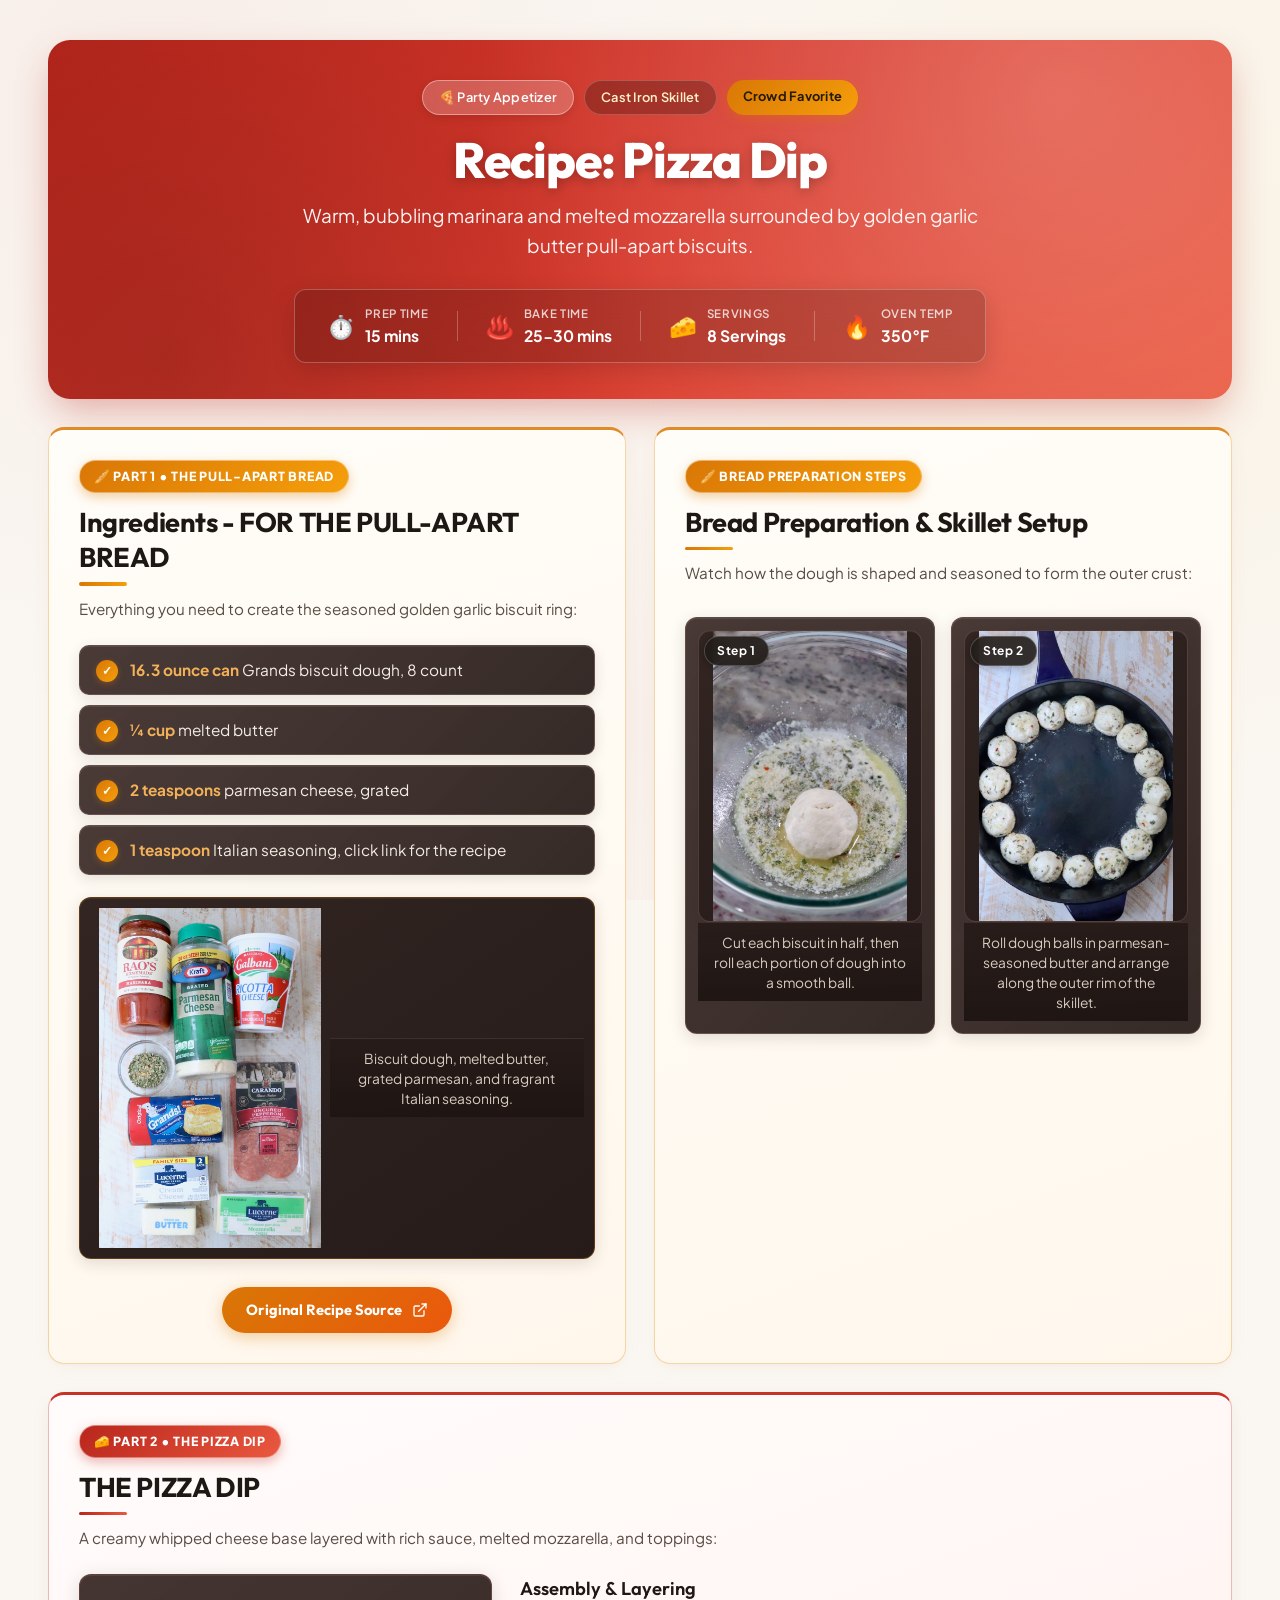
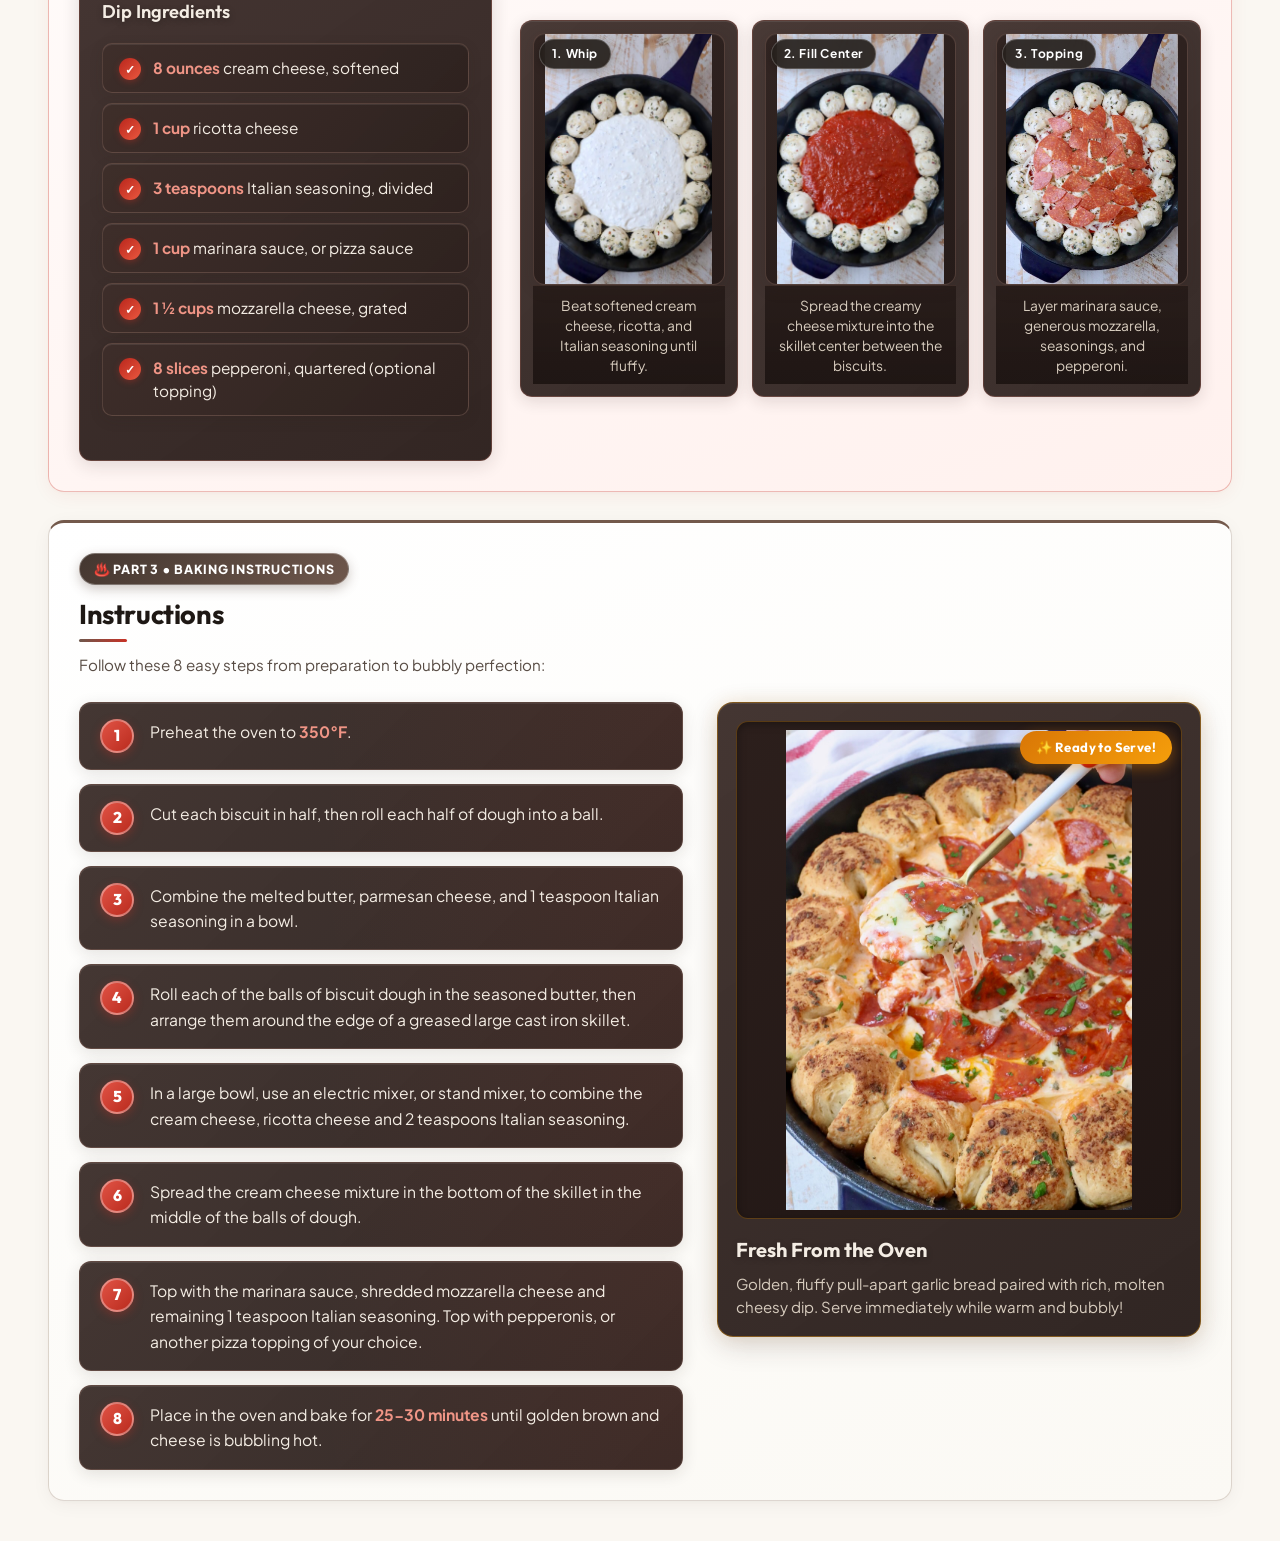
==== commit 94bd22c5: "Update" ====
--- a/index.html
+++ b/index.html
@@ -1,18 +1,23 @@
 <!DOCTYPE html>
 <html lang="en">
+
 <head>
     <meta charset="utf-8">
     <meta http-equiv="X-UA-Compatible" content="IE=edge">
     <meta name="viewport" content="width=device-width, initial-scale=1.0">
     <meta name="theme-color" content="#b9261c">
-    <meta name="description" content="Easy Cast Iron Pizza Dip Recipe with seasoned garlic butter pull-apart bread. Hot, bubbly and delicious party appetizer.">
+    <meta name="description"
+        content="Easy Cast Iron Pizza Dip Recipe with seasoned garlic butter pull-apart bread. Hot, bubbly and delicious party appetizer.">
     <title>Recipe: Easy Cast Iron Pizza Dip</title>
     <!-- Google Fonts for Modern Culinary Typography -->
     <link rel="preconnect" href="https://fonts.googleapis.com">
     <link rel="preconnect" href="https://fonts.gstatic.com" crossorigin>
-    <link href="https://fonts.googleapis.com/css2?family=Outfit:wght@400;500;600;700;800&family=Plus+Jakarta+Sans:wght@400;500;600;700&display=swap" rel="stylesheet">
+    <link
+        href="https://fonts.googleapis.com/css2?family=Outfit:wght@400;500;600;700;800&family=Plus+Jakarta+Sans:wght@400;500;600;700&display=swap"
+        rel="stylesheet">
     <link rel="stylesheet" type="text/css" media="screen" href="main.css">
 </head>
+
 <body>
     <div class="grid-container">
         <!-- ==============================================
@@ -25,8 +30,9 @@
                 <span class="badge badge-highlight">Crowd Favorite</span>
             </div>
             <h1 class="header-title">Recipe: Pizza Dip</h1>
-            <p class="header-subtitle">Warm, bubbling marinara and melted mozzarella surrounded by golden garlic butter pull-apart biscuits.</p>
-            
+            <p class="header-subtitle">Warm, bubbling marinara and melted mozzarella surrounded by golden garlic butter
+                pull-apart biscuits.</p>
+
             <div class="recipe-meta-bar">
                 <div class="meta-item">
                     <span class="meta-icon">⏱️</span>
@@ -87,19 +93,24 @@
                 </li>
                 <li class="ingredient-item">
                     <span class="check-icon">✓</span>
-                    <span class="ingredient-text"><strong>1 teaspoon</strong> Italian seasoning, click link for the recipe</span>
+                    <span class="ingredient-text"><strong>1 teaspoon</strong> Italian seasoning, click link for the
+                        recipe</span>
                 </li>
             </ul>
 
             <figure class="image-wrapper main1-image-wrapper">
-                <img id="ingedient" class="recipe-image" src="pizza-dip-1.jpeg" alt="Ingredients for the Pull-Apart Bread" loading="lazy">
-                <figcaption class="image-caption">Biscuit dough, melted butter, grated parmesan, and fragrant Italian seasoning.</figcaption>
+                <img id="ingedient" class="recipe-image" src="pizza-dip-1.jpeg"
+                    alt="Ingredients for the Pull-Apart Bread" loading="lazy">
+                <figcaption class="image-caption">Biscuit dough, melted butter, grated parmesan, and fragrant Italian
+                    seasoning.</figcaption>
             </figure>
 
             <div class="source-wrapper">
-                <a class="source-btn" href="https://whitneybond.com/pizza-dip/" target="_blank" rel="noopener noreferrer">
+                <a class="source-btn" href="https://whitneybond.com/pizza-dip/" target="_blank"
+                    rel="noopener noreferrer">
                     <span>Original Recipe Source</span>
-                    <svg class="external-icon" viewBox="0 0 24 24" width="16" height="16" fill="none" stroke="currentColor" stroke-width="2" stroke-linecap="round" stroke-linejoin="round">
+                    <svg class="external-icon" viewBox="0 0 24 24" width="16" height="16" fill="none"
+                        stroke="currentColor" stroke-width="2" stroke-linecap="round" stroke-linejoin="round">
                         <path d="M18 13v6a2 2 0 0 1-2 2H5a2 2 0 0 1-2-2V8a2 2 0 0 1 2-2h6"></path>
                         <polyline points="15 3 21 3 21 9"></polyline>
                         <line x1="10" y1="14" x2="21" y2="3"></line>
@@ -122,17 +133,21 @@
                 <figure class="process-card">
                     <div class="process-badge">Step 1</div>
                     <div class="image-wrapper">
-                        <img id="BREAD" class="recipe-image" src="pizza-dip-2.jpeg" alt="Cut each biscuit in half and roll into balls" loading="lazy">
-                    </div>
-                    <figcaption class="image-caption">Cut each biscuit in half, then roll each portion of dough into a smooth ball.</figcaption>
+                        <img id="BREAD" class="recipe-image" src="pizza-dip-2.jpeg"
+                            alt="Cut each biscuit in half and roll into balls" loading="lazy">
+                    </div>
+                    <figcaption class="image-caption">Cut each biscuit in half, then roll each portion of dough into a
+                        smooth ball.</figcaption>
                 </figure>
 
                 <figure class="process-card">
                     <div class="process-badge">Step 2</div>
                     <div class="image-wrapper">
-                        <img id="BREAD2" class="recipe-image" src="pizza-dip-3.jpeg" alt="Roll in seasoned butter and arrange in skillet" loading="lazy">
-                    </div>
-                    <figcaption class="image-caption">Roll dough balls in parmesan-seasoned butter and arrange along the outer rim of the skillet.</figcaption>
+                        <img id="BREAD2" class="recipe-image" src="pizza-dip-3.jpeg"
+                            alt="Roll in seasoned butter and arrange in skillet" loading="lazy">
+                    </div>
+                    <figcaption class="image-caption">Roll dough balls in parmesan-seasoned butter and arrange along the
+                        outer rim of the skillet.</figcaption>
                 </figure>
             </div>
         </section>
@@ -144,7 +159,8 @@
             <div class="section-header">
                 <span class="section-tag tag-part2">🧀 Part 2 • The Pizza Dip</span>
                 <h7 class="as-h2">THE PIZZA DIP</h7>
-                <p class="section-intro">A creamy whipped cheese base layered with rich sauce, melted mozzarella, and toppings:</p>
+                <p class="section-intro">A creamy whipped cheese base layered with rich sauce, melted mozzarella, and
+                    toppings:</p>
             </div>
 
             <div class="dip-layout-container">
@@ -174,7 +190,8 @@
                         </li>
                         <li class="ingredient-item">
                             <span class="check-icon">✓</span>
-                            <span class="ingredient-text"><strong>8 slices</strong> pepperoni, quartered (optional topping)</span>
+                            <span class="ingredient-text"><strong>8 slices</strong> pepperoni, quartered (optional
+                                topping)</span>
                         </li>
                     </ul>
                 </div>
@@ -186,25 +203,31 @@
                         <figure class="process-card">
                             <div class="process-badge">1. Whip</div>
                             <div class="image-wrapper">
-                                <img id="dip" class="recipe-image" src="pizza-dip-4.jpeg" alt="Combine cream cheese, ricotta, and seasoning" loading="lazy">
+                                <img id="dip" class="recipe-image" src="pizza-dip-4.jpeg"
+                                    alt="Combine cream cheese, ricotta, and seasoning" loading="lazy">
                             </div>
-                            <figcaption class="image-caption">Beat softened cream cheese, ricotta, and Italian seasoning until fluffy.</figcaption>
+                            <figcaption class="image-caption">Beat softened cream cheese, ricotta, and Italian seasoning
+                                until fluffy.</figcaption>
                         </figure>
 
                         <figure class="process-card">
                             <div class="process-badge">2. Fill Center</div>
                             <div class="image-wrapper">
-                                <img id="dip1" class="recipe-image" src="pizza-dip-5.jpeg" alt="Spread cream cheese mixture in skillet" loading="lazy">
+                                <img id="dip1" class="recipe-image" src="pizza-dip-5.jpeg"
+                                    alt="Spread cream cheese mixture in skillet" loading="lazy">
                             </div>
-                            <figcaption class="image-caption">Spread the creamy cheese mixture into the skillet center between the biscuits.</figcaption>
+                            <figcaption class="image-caption">Spread the creamy cheese mixture into the skillet center
+                                between the biscuits.</figcaption>
                         </figure>
 
                         <figure class="process-card">
                             <div class="process-badge">3. Topping</div>
                             <div class="image-wrapper">
-                                <img id="dip2" class="recipe-image" src="pizza-dip-7.jpeg" alt="Layer marinara, mozzarella cheese, and pepperonis" loading="lazy">
+                                <img id="dip2" class="recipe-image" src="pizza-dip-7.jpeg"
+                                    alt="Layer marinara, mozzarella cheese, and pepperonis" loading="lazy">
                             </div>
-                            <figcaption class="image-caption">Layer marinara sauce, generous mozzarella, seasonings, and pepperoni.</figcaption>
+                            <figcaption class="image-caption">Layer marinara sauce, generous mozzarella, seasonings, and
+                                pepperoni.</figcaption>
                         </figure>
                     </div>
                 </div>
@@ -231,31 +254,39 @@
                         </li>
                         <li class="instruction-step">
                             <div class="step-number">2</div>
-                            <div class="step-content">Cut each biscuit in half, then roll each half of dough into a ball.</div>
+                            <div class="step-content">Cut each biscuit in half, then roll each half of dough into a
+                                ball.</div>
                         </li>
                         <li class="instruction-step">
                             <div class="step-number">3</div>
-                            <div class="step-content">Combine the melted butter, parmesan cheese, and 1 teaspoon Italian seasoning in a bowl.</div>
+                            <div class="step-content">Combine the melted butter, parmesan cheese, and 1 teaspoon Italian
+                                seasoning in a bowl.</div>
                         </li>
                         <li class="instruction-step">
                             <div class="step-number">4</div>
-                            <div class="step-content">Roll each of the balls of biscuit dough in the seasoned butter, then arrange them around the edge of a greased large cast iron skillet.</div>
+                            <div class="step-content">Roll each of the balls of biscuit dough in the seasoned butter,
+                                then arrange them around the edge of a greased large cast iron skillet.</div>
                         </li>
                         <li class="instruction-step">
                             <div class="step-number">5</div>
-                            <div class="step-content">In a large bowl, use an electric mixer, or stand mixer, to combine the cream cheese, ricotta cheese and 2 teaspoons Italian seasoning.</div>
+                            <div class="step-content">In a large bowl, use an electric mixer, or stand mixer, to combine
+                                the cream cheese, ricotta cheese and 2 teaspoons Italian seasoning.</div>
                         </li>
                         <li class="instruction-step">
                             <div class="step-number">6</div>
-                            <div class="step-content">Spread the cream cheese mixture in the bottom of the skillet in the middle of the balls of dough.</div>
+                            <div class="step-content">Spread the cream cheese mixture in the bottom of the skillet in
+                                the middle of the balls of dough.</div>
                         </li>
                         <li class="instruction-step">
                             <div class="step-number">7</div>
-                            <div class="step-content">Top with the marinara sauce, shredded mozzarella cheese and remaining 1 teaspoon Italian seasoning. Top with pepperonis, or another pizza topping of your choice.</div>
+                            <div class="step-content">Top with the marinara sauce, shredded mozzarella cheese and
+                                remaining 1 teaspoon Italian seasoning. Top with pepperonis, or another pizza topping of
+                                your choice.</div>
                         </li>
                         <li class="instruction-step">
                             <div class="step-number">8</div>
-                            <div class="step-content">Place in the oven and bake for <strong>25-30 minutes</strong> until golden brown and cheese is bubbling hot.</div>
+                            <div class="step-content">Place in the oven and bake for <strong>25-30 minutes</strong>
+                                until golden brown and cheese is bubbling hot.</div>
                         </li>
                     </ol>
                 </div>
@@ -265,17 +296,20 @@
                     <figure class="final-dish-figure">
                         <div class="final-dish-badge">✨ Ready to Serve!</div>
                         <div class="image-wrapper hero-image-wrapper">
-                            <img id="pizza" class="recipe-image" src="pizza-dip-9.jpeg" alt="Freshly baked cast iron pizza dip with pull-apart bread" loading="lazy">
+                            <img id="pizza" class="recipe-image" src="pizza-dip-9.jpeg"
+                                alt="Freshly baked cast iron pizza dip with pull-apart bread" loading="lazy">
                         </div>
                         <figcaption class="hero-caption">
                             <h4>Fresh From the Oven</h4>
-                            <p>Golden, fluffy pull-apart garlic bread paired with rich, molten cheesy dip. Serve immediately while warm and bubbly!</p>
+                            <p>Golden, fluffy pull-apart garlic bread paired with rich, molten cheesy dip. Serve
+                                immediately while warm and bubbly!</p>
                         </figcaption>
                     </figure>
                 </div>
             </div>
-            
+
         </footer>
     </div>
 </body>
-</html>
+
+</html>
